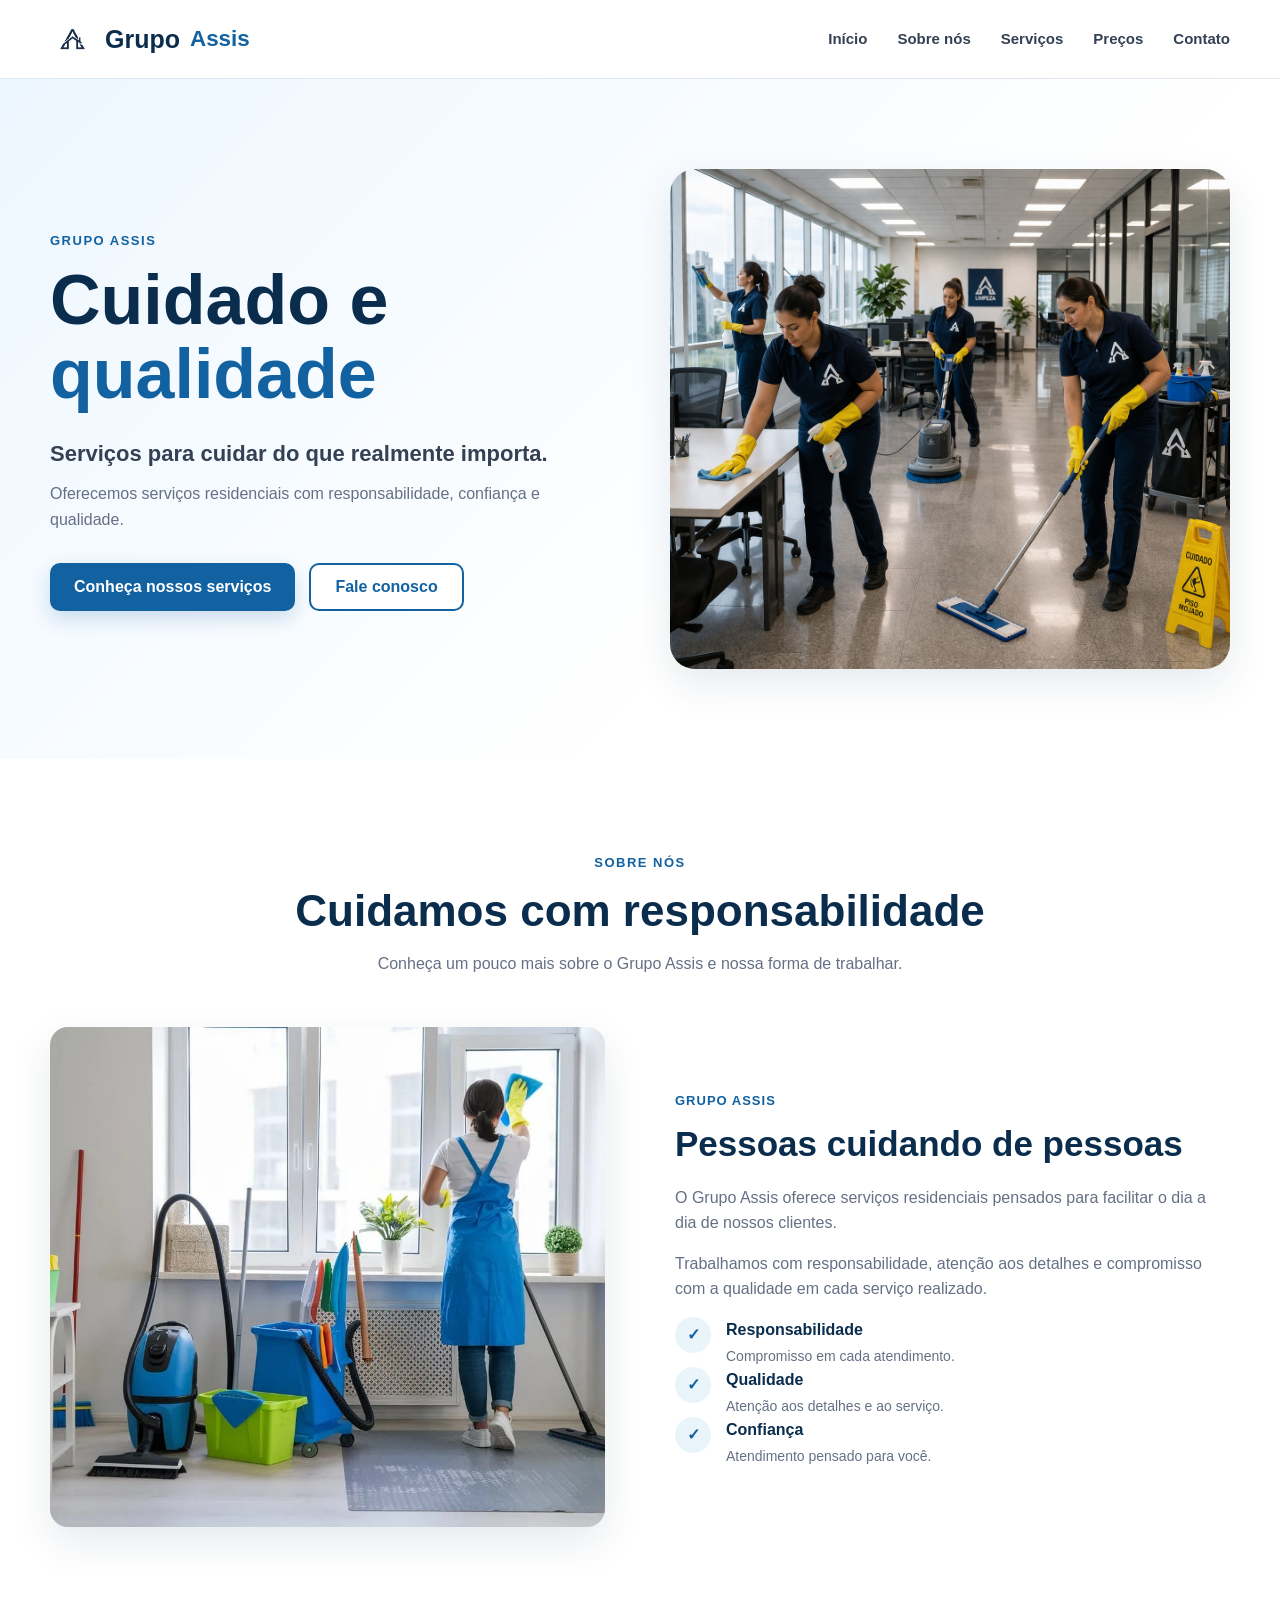
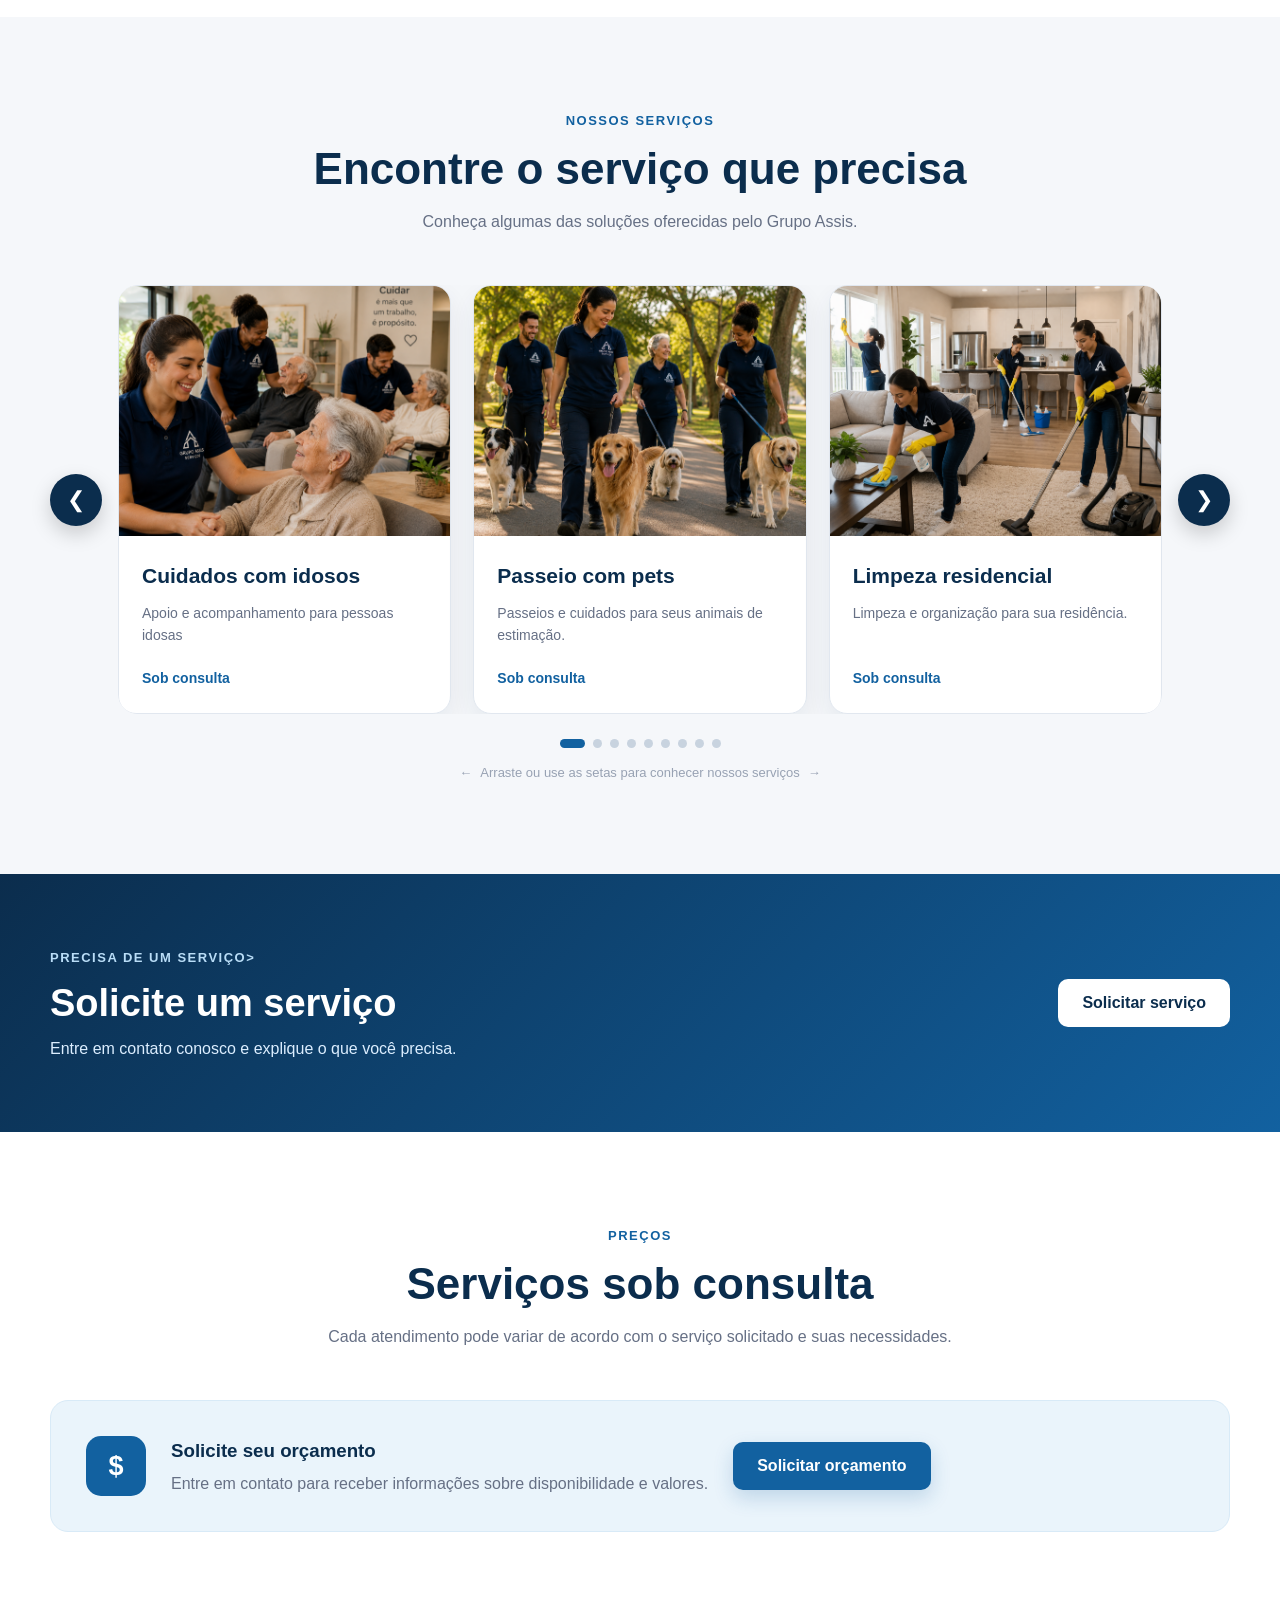
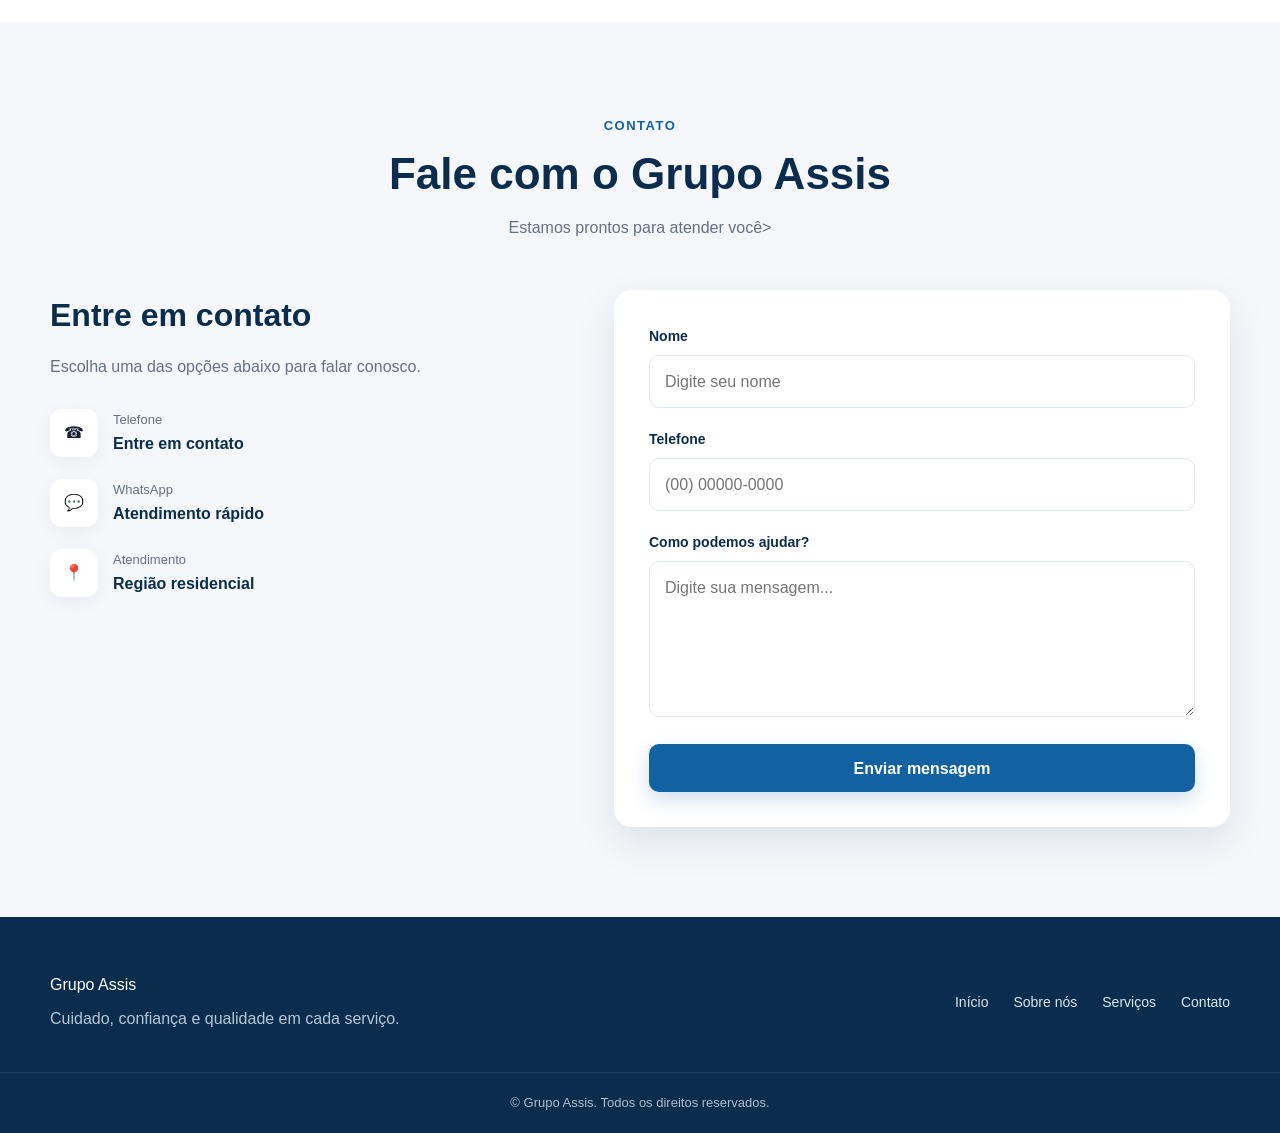
==== index.html @ 49929b78 "Update image source for service slide" ====
<!DOCTYPE html>
<html lang="pt-BR">

<head>
    <meta charset="UTF-8">
    <meta name="viewport"content="width=device-width, initial-scale=1.0">
    <meta name="description"content="Grupo Assis - Serviços residenciais com responsabilidade, confiança e qualidade.">
    <title>Grupo Assis | Serviços Residenciais</title>
    <link rel="stylesheet" href="style.css">
</head>

<body>
    <header class="header">
        <div class="container header-content">
            <a href="#inicio" class="logo">
                <img src="/logo.png" alt="Logo Grupo Assis">
                Grupo <span>Assis</span></a>
                <button class="menu-toggle"type="button"aria-label="Abrir menu"aria-expanded="false">☰</button>
                <nav class="nav">
                <a href="#inicio">Início</a>
                <a href="#sobre">Sobre nós</a>
                <a href="#servicos">Serviços</a>
                <a href="#precos">Preços</a>
                <a href="#contato">Contato</a>
            </nav>
        </div>
    </header> 

    <main>
        <section class="hero" id="inicio">
            <div class="container hero-content">
                <div class="hero-text">
                    <span class="section-tag">GRUPO ASSIS</span>
                    <h1>Cuidado e <span>qualidade</span></h1>
                    <p>Serviços para cuidar do que realmente importa.</p>
                    <p class="hero-description">Oferecemos serviços residenciais com responsabilidade, confiança e qualidade.</p>
                    <div class="hero-buttons">
                        <a href="#servicos"class="btn btn-primary">Conheça nossos serviços</a>
                        <a href="#contato"class="btn btn-outline">Fale conosco</a>
                    </div>
                </div>

                <div class="hero-image"><img src="/imagens/imagem1.png" alt="Profissional realizando serviço residencial"></div>
            </div>
        </section>

       <section class="section about" id="sobre">
           <div class="container">
               <div class="section-title"><span class="section-tag">SOBRE NÓS</span><h2>Cuidamos com responsabilidade</h2>
                   <p>Conheça um pouco mais sobre o Grupo Assis e nossa forma de trabalhar.</p>
               </div>

        <div class="about-grid">
            <div class="about-image">
                <img src="/imagens/imagem2.png" alt="Equipe trabalhando">
            </div>
            <div class="about-text">
                <span class="small-title">GRUPO ASSIS</span>
                <h3>Pessoas cuidando de pessoas</h3>
                <p>O Grupo Assis oferece serviços residenciais pensados para facilitar o dia a dia de nossos clientes.</p> <p>Trabalhamos com responsabilidade, atenção aos detalhes e compromisso com a qualidade em cada serviço realizado.</p>
                <div class="features">
                    
                    <div class="feature">
                        <div class="feature-icon"><span>✓</span></div>
                        <div><h4>Responsabilidade</h4>
                            <p>Compromisso em cada atendimento.</p>
                        </div>
                    </div>
                    
                    <div class="feature">
                        <div class="feature-icon"><span>✓</span></div>
                        <div><h4>Qualidade</h4>
                            <p>Atenção aos detalhes e ao serviço.</p>
                        </div>
                    </div>

                    <div class="feature">
                        <div class="feature-icon"><span>✓</span></div>
                        <div><h4>Confiança</h4>
                            <p>Atendimento pensado para você.</p>
                        </div>
                    </div>
                </div>
            </div>
        </div>
    </div>
</section>

        <section class="section services" id="servicos">
            <div class="container">
                <div class="section-title">
                    <span class="section-tag">NOSSOS SERVIÇOS </span>
                    <h2>Encontre o serviço que precisa</h2>
                    <p>Conheça algumas das soluções oferecidas pelo Grupo Assis.</p>
                    </div>

                <div class="carousel"tabindex="0"aria-label="Carrossel de serviços">
                    <button class="carousel-btn prev" type="button" aria-label="Serviço anterior">❮</button>

                    <div class="carousel-window">
                        <div class="carousel-track">
                            <article class="servico-slide">
                                <img src="/imagens/idoso.png" alt="Cuidados com idosos">
                                <div class="servico-info">
                                    <h3>Cuidados com idosos</h3>
                                    <p>Apoio e acompanhamento para pessoas idosas</p>
                                    <strong>Sob consulta</strong>
                                </div>
                            </article>

                            <article class="servico-slide">
                                <img src="/imagens/dog.png" alt="Passeio com pets">
                                <div class="servico-info">
                                    <h3>Passeio com pets</h3>
                                    <p>Passeios e cuidados para seus animais de estimação.</p>
                                    <strong>Sob consulta</strong>
                                </div>
                            </article>

                            <article class="servico-slide">
                                <img src="/imagens/residencial.png" alt="Limpeza residencial">
                                <div class="servico-info">
                                    <h3>Limpeza residencial</h3>
                                    <p>Limpeza e organização para sua residência.</p>
                                    <strong>Sob consulta</strong>
                                </div>
                            </article>

                            <article class="servico-slide">
                                <img src="/imagens/profissional.png" alt="Limpeza profissional">
                                <div class="servico-info">
                                    <h3>Limpeza profissional</h3>
                                    <p>Serviços de limpeza pesada para diverços ambientes.</p>
                                    <strong>Sob consulta</strong>
                                </div>
                            </article>

                            <article class="servico-slide">
                                <img src="/imagens/infantil.png" alt="Cuidados infantis">
                                <div class="servico-info">
                                    <h3>Cuidados infantis</h3>
                                    <p>Acompanhamento, cuidados de bebês e crianças de 0 a 10 anos.</p>
                                    <strong>Sob consulta</strong>
                                </div>
                            </article>

                            <article class="servico-slide">
                                <img src="/imagens/montagem.png" alt="Organização residencial">
                                <div class="servico-info">
                                    <h3> Pequenos reparos</h3>
                                    <p>Montagem de moveis pequenos e pequenos reparos domiciliares.</p>
                                    <strong>Sob consulta </strong>
                                </div>
                            </article>
                            
                            <article class="servico-slide">
                                <img src="/imagens/jardinagem.png" alt="Jardinagem"><div class="servico-info">
                                    <h3>Jardinagem</h3>
                                    <p>Cuidados e manutenção de jardins.</p>
                                    <strong>Sob consulta</strong>
                                </div>
                            </article>

                            <article class="servico-slide">
                                <img src="/imagens/organizer.png" alt="Organização de ambientes">
                                <div class="servico-info">
                                    <h3>Organização de ambientes</h3>
                                    <p>Organização prática e funcional para sua casa.</p>
                                    <strong>Sob consulta</strong>
                                </div>
                            </article>

                            <article class="servico-slide">
                                <img src="/imagens/cozinha.png" alt="Limpeza de cozinha">
                                <div class="servico-info">
                                    <h3>Limpeza de cozinha</h3>
                                    <p>Limpeza cuidadosa de cozinhas e áreas de alimentação.</p>
                                    <strong>Sob consulta</strong>
                                </div>
                            </article>

                            <article class="servico-slide">
                                <img
                                    src="/imagens/passadoria.png" alt="Passadoria">
                                <div class="servico-info">
                                    <h3>Passadoria</h3>
                                    <p>Roupas bem cuidadas, passadas e organizadas com atenção.</p>
                                    <strong>Sob consulta</strong>
                                </div>
                            </article>

                            <article class="servico-slide">
                                <img
                                    src="/imagens/obra.png" alt="Limpeza pós-obra">
                                <div class="servico-info">
                                    <h3>Limpeza pós-obra</h3>
                                    <p>Limpeza completa após reformas e obras residenciais.</p>
                                    <strong> Sob consulta</strong>
                                </div>
                            </article>

                        </div>
                    </div>
                    <button class="carousel-btn next" type="button" aria-label="Próximo serviço">❯</button>
                </div>

                <div class="carousel-dots" aria-label="Navegação dos serviços"></div>
                <div class="carousel-hint">
                    <span>←</span>Arraste ou use as setas para conhecer nossos serviços<span>→</span>
                </div>

            </div>
        </section>

        <section class="request-section">
            <div class="container request-content">
                <div><span class="section-tag">PRECISA DE UM SERVIÇO></span>
                    <h2>Solicite um serviço</h2>
                    <p>Entre em contato conosco e explique o que você precisa.</p></div>
                    <a href="#contato" class="btn btn-white">Solicitar serviço</a>
                </div>
        </section>

        <section class="section prices" id="precos">
            <div class="container">
                <div class="section-title">
                    <span class="section-tag">PREÇOS</span>
                    <h2>Serviços sob consulta</h2>
                    <p>Cada atendimento pode variar de acordo com o serviço solicitado e suas necessidades.</p>
                </div>

                <div class="price-box">
                    <div class="price-icon">$</div>
                    <div><h3>Solicite seu orçamento</h3>
                        <p>Entre em contato para receber informações sobre disponibilidade e valores.</p></div>
                    <a href="#contato" class="btn btn-primary">Solicitar orçamento</a>
                </div>
            </div>
        </section>

        <section class="section contact" id="contato">
            <div class="container">
                <div class="section-title">
                    <span class="section-tag">CONTATO</span>
                    <h2>Fale com o Grupo Assis</h2>
                    <p>Estamos prontos para atender você></p>
                </div>

                <div class="contact-grid">
                    <div class="contact-info">
                        <h3>Entre em contato</h3>
                        <p>Escolha uma das opções abaixo para falar conosco.</p>
                        <div class="contact-item">
                            <div class="contact-icon">☎</div>
                            <div><span>Telefone</span>
                                 <strong> Entre em contato</strong>
                            </div>
                        </div>

                        <div class="contact-item">
                            <div class="contact-icon">💬</div>
                            <div><span>WhatsApp</span>
                                <strong>Atendimento rápido</strong>
                            </div>
                        </div>

                        <div class="contact-item">
                            <div class="contact-icon">📍</div>
                            <div><span>Atendimento</span>
                                <strong>Região residencial</strong>
                            </div>
                        </div>
                    </div>

                    <form class="contact-form" id="contactForm">
                        <div class="form-group">
                            <label for="nome">Nome</label>
                            <input type="text"id="nome" name="nome" placeholder="Digite seu nome" required>
                        </div>

                        <div class="form-group">
                            <label for="telefone">Telefone</label>
                            <input type="tel" id="telefone" name="telefone" placeholder="(00) 00000-0000" required>
                        </div>

                        <div class="form-group">
                            <label for="mensagem">Como podemos ajudar?</label>
                            <textarea id="mensagem" name="mensagem" rows="5" placeholder="Digite sua mensagem..."required></textarea>
                        </div>

                        <button type="submit" class="btn btn-primary form-button">Enviar mensagem</button>
                    </form>
                </div>
            </div>
        </section>
    </main>

    <footer class="footer">
        <div class="container footer-content">
            <div><a href="#inicio" class="logo footer-logo"></a>Grupo <span>Assis</span></a>
                <p>Cuidado, confiança e qualidade em cada serviço.</p>
            </div>

            <div class="footer-links">
                <a href="#inicio">Início</a>
                <a href="#sobre">Sobre nós</a>
                <a href="#servicos">Serviços</a>
                <a href="#contato">Contato</a>
            </div>
        </div>

        <div class="footer-bottom">
            <p> © <span id="currentYear"></span>Grupo Assis. Todos os direitos reservados.</p>
        </div>
    </footer>
    <script src="script.js"></script>
</body>
</html>
---- style.css ----
/* =========================================
   RESET
========================================= */
.logo {
    display: flex;
    align-items: center;
    gap: 10px;
    text-decoration: none;
}

.logo img {
    width: 45px;
    height: 45px;
    object-fit: contain;
}

.logo span {
   font-size: 1.4rem;
   font-weight: 700;
}

* {
    margin: 0;
    padding: 0;
    box-sizing: border-box;
}

html {
    scroll-behavior: smooth;
}

body {
    font-family: Arial, Helvetica, sans-serif;
    background: #ffffff;
    color: #172033;
    line-height: 1.6;
    overflow-x: hidden;
}

img {
    display: block;
    width: 100%;
}

a {
    color: inherit;
    text-decoration: none;
}

button,
input,
textarea {
    font: inherit;
}

button {
    cursor: pointer;
}


/* =========================================
   VARIÁVEIS
========================================= */

:root {
    --blue-dark: #0b2d4d;
    --blue: #1261a0;
    --blue-light: #eaf4fb;
    --blue-medium: #2f80b7;

    --white: #ffffff;
    --black: #172033;
    --gray: #667085;
    --gray-light: #f5f7fa;
    --border: #e1e7ef;

    --shadow:
        0 15px 40px rgba(11, 45, 77, 0.10);

    --radius: 18px;
}


/* =========================================
   CONTAINER
========================================= */

.container {
    width: min(1180px, calc(100% - 40px));
    margin: 0 auto;
}


/* =========================================
   HEADER
========================================= */

.header {
    position: sticky;
    top: 0;
    z-index: 1000;

    background: rgba(255, 255, 255, 0.97);

    border-bottom: 1px solid var(--border);
}

.header-content {
    min-height: 78px;

    display: flex;
    align-items: center;
    justify-content: space-between;
    gap: 30px;
}

.logo {
    font-size: 25px;
    font-weight: 800;
    color: var(--blue-dark);
}

.logo span {
    color: var(--blue);
}

.nav {
    display: flex;
    align-items: center;
    gap: 30px;
}

.nav a {
    font-size: 15px;
    font-weight: 600;
    color: #344054;

    transition: 0.3s ease;
}

.nav a:hover {
    color: var(--blue);
}

.menu-toggle {
    display: none;

    border: none;
    background: transparent;

    font-size: 28px;
    color: var(--blue-dark);
}


/* =========================================
   HERO
========================================= */

.hero {
    background:
        linear-gradient(
            135deg,
            #edf7ff 0%,
            #ffffff 65%
        );

    padding: 90px 0;
}

.hero-content {
    display: grid;
    grid-template-columns: 1fr 1fr;
    align-items: center;
    gap: 60px;
}

.hero-text {
    max-width: 600px;
}

.section-tag {
    display: inline-block;

    color: var(--blue);
    font-size: 13px;
    font-weight: 800;
    letter-spacing: 1.5px;

    margin-bottom: 12px;
}

.hero h1 {
    font-size: clamp(42px, 6vw, 70px);
    line-height: 1.05;

    color: var(--blue-dark);

    margin-bottom: 25px;
}

.hero h1 span {
    color: var(--blue);
}

.hero p {
    font-size: 22px;
    font-weight: 600;

    color: #344054;

    margin-bottom: 10px;
}

.hero .hero-description {
    font-size: 16px;
    font-weight: 400;

    color: var(--gray);

    max-width: 530px;

    margin-bottom: 30px;
}

.hero-buttons {
    display: flex;
    flex-wrap: wrap;
    gap: 14px;
}

.btn {
    display: inline-flex;

    align-items: center;
    justify-content: center;

    min-height: 48px;

    padding: 0 24px;

    border-radius: 10px;

    font-weight: 700;

    transition:
        transform 0.25s ease,
        box-shadow 0.25s ease,
        background 0.25s ease;
}

.btn:hover {
    transform: translateY(-2px);
}

.btn-primary {
    background: var(--blue);
    color: white;

    box-shadow:
        0 8px 20px rgba(18, 97, 160, 0.20);
}

.btn-primary:hover {
    background: var(--blue-dark);
}

.btn-outline {
    border: 2px solid var(--blue);
    color: var(--blue);
    background: white;
}

.btn-outline:hover {
    background: var(--blue-light);
}

.btn-white {
    background: white;
    color: var(--blue-dark);
}

.hero-image {
    border-radius: 25px;
    overflow: hidden;
    box-shadow: var(--shadow);
}

.hero-image img {
    height: 500px;
    object-fit: cover;
}


/* =========================================
   SEÇÕES
========================================= */

.section {
    padding: 90px 0;
}

.section-title {
    max-width: 720px;
    margin: 0 auto 50px;

    text-align: center;
}

.section-title h2 {
    color: var(--blue-dark);

    font-size: clamp(30px, 4vw, 44px);

    line-height: 1.15;

    margin-bottom: 15px;
}

.section-title p {
    color: var(--gray);
}


/* =========================================
   SOBRE
========================================= */

.about {
    background: white;
}

.about-grid {
    display: grid;
    grid-template-columns: 1fr 1fr;

    align-items: center;

    gap: 70px;
}

.about-image {
    overflow: hidden;
    border-radius: var(--radius);
    box-shadow: var(--shadow);
}

.about-image img {
    height: 500px;
    object-fit: cover;
}

.small-title {
    color: var(--blue);

    font-size: 13px;
    font-weight: 800;

    letter-spacing: 1px;
}

.about-text h3 {
    font-size: 35px;
    line-height: 1.2;

    color: var(--blue-dark);

    margin: 10px 0 20px;
}

.about-text > p {
    color: var(--gray);

    margin-bottom: 15px;
}

.about-features {
    display: grid;
    gap: 18px;

    margin-top: 30px;
}

.feature {
    display: flex;
    gap: 15px;

    align-items: flex-start;
}

.feature-icon {
    width: 36px;
    height: 36px;

    flex-shrink: 0;

    display: flex;
    align-items: center;
    justify-content: center;

    border-radius: 50%;

    background: var(--blue-light);
    color: var(--blue);

    font-weight: 900;
}

.feature h4 {
    color: var(--blue-dark);

    margin-bottom: 2px;
}

.feature p {
    color: var(--gray);
    font-size: 14px;
}


/* =========================================
   SERVIÇOS
========================================= */

.services {
    background: var(--gray-light);
}


/* CARROSSEL */

.carousel {
    position: relative;

    width: 100%;

    display: flex;
    align-items: center;
}


/* JANELA DO CARROSSEL */

.carousel-window {
    width: 100%;

    overflow: hidden;

    margin: 0 68px;

    border-radius: 20px;
}


/* TRACK */

.carousel-track {
    display: flex;

    gap: 22px;

    transition:
        transform 0.45s cubic-bezier(
            0.25,
            0.8,
            0.25,
            1
        );

    will-change: transform;
}


/* CARD */

.servico-slide {
    flex: 0 0 calc(
        (100% - 44px) / 3
    );

    min-width: 0;

    background: white;

    border-radius: var(--radius);

    overflow: hidden;

    box-shadow:
        0 10px 30px rgba(
            11,
            45,
            77,
            0.08
        );

    border: 1px solid var(--border);

    transition:
        transform 0.3s ease,
        box-shadow 0.3s ease;
}

.servico-slide:hover {
    transform: translateY(-5px);

    box-shadow:
        0 18px 40px rgba(
            11,
            45,
            77,
            0.13
        );
}


/* IMAGEM DO CARD */

.servico-slide img {
    width: 100%;
    height: 250px;

    object-fit: cover;
}


/* INFORMAÇÕES */

.servico-info {
    padding: 23px;
}

.servico-info h3 {
    color: var(--blue-dark);

    font-size: 21px;

    margin-bottom: 9px;
}

.servico-info p {
    color: var(--gray);

    font-size: 14px;

    min-height: 48px;

    margin-bottom: 15px;
}

.servico-info strong {
    color: var(--blue);

    font-size: 14px;
}


/* =========================================
   SETAS
========================================= */

.carousel-btn {
    position: absolute;

    top: 50%;

    transform: translateY(-50%);

    z-index: 20;

    width: 52px;
    height: 52px;

    display: flex;

    align-items: center;
    justify-content: center;

    border: none;

    border-radius: 50%;

    background: var(--blue-dark);

    color: white;

    font-size: 22px;

    box-shadow:
        0 8px 20px rgba(
            0,
            0,
            0,
            0.18
        );

    transition:
        background 0.25s ease,
        transform 0.25s ease,
        opacity 0.25s ease;
}

.carousel-btn:hover:not(:disabled) {
    background: var(--blue);

    transform:
        translateY(-50%)
        scale(1.05);
}

.carousel-btn:disabled {
    opacity: 0.35;

    cursor: not-allowed;
}

.carousel-btn.prev {
    left: 0;
}

.carousel-btn.next {
    right: 0;
}


/* =========================================
   BOLINHAS
========================================= */

.carousel-dots {
    display: flex;

    justify-content: center;
    align-items: center;

    gap: 8px;

    margin-top: 25px;
}

.carousel-dot {
    width: 9px;
    height: 9px;

    padding: 0;

    border: none;

    border-radius: 50%;

    background: #c8d3df;

    transition:
        width 0.25s ease,
        background 0.25s ease;
}

.carousel-dot.active {
    width: 25px;

    border-radius: 10px;

    background: var(--blue);
}

.carousel-hint {
    display: flex;

    align-items: center;
    justify-content: center;

    gap: 8px;

    margin-top: 15px;

    color: #98a2b3;

    font-size: 13px;
}


/* =========================================
   SOLICITAÇÃO
========================================= */

.request-section {
    padding: 70px 0;

    background:
        linear-gradient(
            135deg,
            var(--blue-dark),
            var(--blue)
        );

    color: white;
}

.request-content {
    display: flex;

    align-items: center;
    justify-content: space-between;

    gap: 30px;
}

.request-content .section-tag {
    color: #b9ddf7;
}

.request-content h2 {
    font-size: 38px;

    line-height: 1.2;

    margin-bottom: 10px;
}

.request-content p {
    color: #dceeff;
}


/* =========================================
   PREÇOS
========================================= */

.prices {
    background: white;
}

.price-box {
    display: flex;

    align-items: center;

    gap: 25px;

    padding: 35px;

    background: var(--blue-light);

    border: 1px solid #d8eaf7;

    border-radius: var(--radius);
}

.price-icon {
    width: 60px;
    height: 60px;

    flex-shrink: 0;

    display: flex;
    align-items: center;
    justify-content: center;

    border-radius: 15px;

    background: var(--blue);

    color: white;

    font-size: 27px;
    font-weight: 800;
}

.price-box h3 {
    color: var(--blue-dark);

    margin-bottom: 5px;
}

.price-box p {
    color: var(--gray);
}


/* =========================================
   CONTATO
========================================= */

.contact {
    background: var(--gray-light);
}

.contact-grid {
    display: grid;

    grid-template-columns: 0.9fr 1.1fr;

    gap: 60px;
}

.contact-info h3 {
    font-size: 32px;

    color: var(--blue-dark);

    margin-bottom: 12px;
}

.contact-info > p {
    color: var(--gray);

    margin-bottom: 30px;
}

.contact-item {
    display: flex;

    align-items: center;

    gap: 15px;

    margin-bottom: 22px;
}

.contact-icon {
    width: 48px;
    height: 48px;

    flex-shrink: 0;

    display: flex;
    align-items: center;
    justify-content: center;

    border-radius: 12px;

    background: white;

    box-shadow: 0 5px 20px rgba(0, 0, 0, 0.05);
}

.contact-item span {
    display: block;

    color: var(--gray);

    font-size: 13px;
}

.contact-item strong {
    color: var(--blue-dark);
}


/* FORM */

.contact-form {
    padding: 35px;

    background: white;

    border-radius: var(--radius);

    box-shadow: var(--shadow);
}

.form-group {
    margin-bottom: 20px;
}

.form-group label {
    display: block;

    color: var(--blue-dark);

    font-weight: 700;

    font-size: 14px;

    margin-bottom: 7px;
}

.form-group input,
.form-group textarea {
    width: 100%;

    border: 1px solid var(--border);

    border-radius: 10px;

    padding: 13px 15px;

    outline: none;

    color: var(--black);

    background: #fff;

    transition: border 0.25s ease;
}

.form-group textarea {
    resize: vertical;

    min-height: 130px;
}

.form-group input:focus,
.form-group textarea:focus {
    border-color: var(--blue);
}

.form-button {
    width: 100%;

    border: none;
}


/* =========================================
   FOOTER
========================================= */

.footer {
    background: var(--blue-dark);

    color: white;

    padding-top: 55px;
}

.footer-content {
    display: flex;

    align-items: center;
    justify-content: space-between;

    gap: 30px;

    padding-bottom: 40px;
}

.footer-logo {
    color: white;
}

.footer-logo span {
    color: #78bce9;
}

.footer-content p {
    color: #b7c7d8;

    margin-top: 8px;
}

.footer-links {
    display: flex;

    gap: 25px;

    flex-wrap: wrap;
}

.footer-links a {
    color: #d9e5ef;

    font-size: 14px;

    transition: 0.25s ease;
}

.footer-links a:hover {
    color: white;
}

.footer-bottom {
    padding: 20px;

    text-align: center;

    border-top: 1px solid rgba(
        255,
        255,
        255,
        0.1
    );
}

.footer-bottom p {
    color: #aebdca;

    font-size: 13px;
}


/* =========================================
   TABLET
========================================= */

@media (max-width: 1000px) {

    .hero-content {
        grid-template-columns: 1fr;

        gap: 40px;
    }
.logo img {
    width: 38px;
    height: 38px;
}

.logo span {
    font-size: 25px;
}
    .hero-text {
        max-width: 750px;
    }

    .hero-image img {
        height: 400px;
    }

    .about-grid {
        gap: 40px;
    }

    .servico-slide {
        flex-basis: calc(
            (100% - 22px) / 2
        );
    }

    .contact-grid {
        gap: 35px;
    }

}


/* =========================================
   MOBILE
========================================= */

@media (max-width: 700px) {

    .container {
        width: min(
            100% - 28px,
            1180px
        );
    }


    /* HEADER */

    .header-content {
        min-height: 70px;
    }

    .menu-toggle {
        display: block;
    }

    .nav {
        position: absolute;

        top: 70px;
        left: 0;
        right: 0;

        display: none;

        flex-direction: column;

        align-items: stretch;

        gap: 0;

        padding: 10px 20px 20px;

        background: white;

        border-bottom: 1px solid var(--border);

        box-shadow:
            0 10px 25px rgba(
                0,
                0,
                0,
                0.08
            );
    }

    .nav.active {
        display: flex;
    }

    .nav a {
        padding: 14px 0;

        border-bottom: 1px solid #eef1f5;
    }


    /* HERO */

    .hero {
        padding: 60px 0;
    }

    .hero h1 {
        font-size: 44px;
    }

    .hero p {
        font-size: 19px;
    }

    .hero-buttons {
        flex-direction: column;
    }

    .hero-buttons .btn {
        width: 100%;
    }

    .hero-image img {
        height: 300px;
    }


    /* SEÇÕES */

    .section {
        padding: 65px 0;
    }

    .section-title {
        margin-bottom: 35px;
    }


    /* SOBRE */

    .about-grid {
        grid-template-columns: 1fr;

        gap: 35px;
    }

    .about-image img {
        height: 320px;
    }

    .about-text h3 {
        font-size: 29px;
    }


    /* CARROSSEL */

    .carousel {
        width: 100%;

        padding: 0 5px;
    }

    .carousel-window {
        margin: 0 20px;

        border-radius: 18px;
    }

    .carousel-track {
        gap: 0;
    }

    .servico-slide {
        flex: 0 0 100%;

        border-radius: 18px;
    }

    .servico-slide img {
        height: 260px;
    }

    .servico-info {
        padding: 20px;
    }

    .servico-info h3 {
        font-size: 20px;
    }

    .servico-info p {
        min-height: auto;
    }


    /* SETAS */

    .carousel-btn {
        width: 44px;
        height: 44px;

        font-size: 18px;
    }

    .carousel-btn.prev {
        left: 0;
    }

    .carousel-btn.next {
        right: 0;
    }


    /* BOLINHAS */

    .carousel-dots {
        margin-top: 20px;
    }

    .carousel-hint {
        text-align: center;

        font-size: 11px;
    }


    /* SOLICITAÇÃO */

    .request-section {
        padding: 55px 0;
    }

    .request-content {
        flex-direction: column;

        align-items: flex-start;
    }

    .request-content h2 {
        font-size: 31px;
    }

    .request-content .btn {
        width: 100%;
    }


    /* PREÇOS */

    .price-box {
        flex-direction: column;

        align-items: flex-start;

        padding: 25px;
    }

    .price-box .btn {
        width: 100%;
    }


    /* CONTATO */

    .contact-grid {
        grid-template-columns: 1fr;

        gap: 35px;
    }

    .contact-form {
        padding: 25px 20px;
    }


    /* FOOTER */

    .footer-content {
        flex-direction: column;

        align-items: flex-start;
    }

    .footer-links {
        gap: 15px;
    }

}


/* =========================================
   CELULAR PEQUENO
========================================= */

@media (max-width: 400px) {

    .hero h1 {
        font-size: 38px;
    }

    .carousel-window {
        margin: 0 17px;
    }

    .carousel-btn {
        width: 40px;
        height: 40px;

        font-size: 16px;
    }

    .servico-slide img {
        height: 230px;
    }

   }
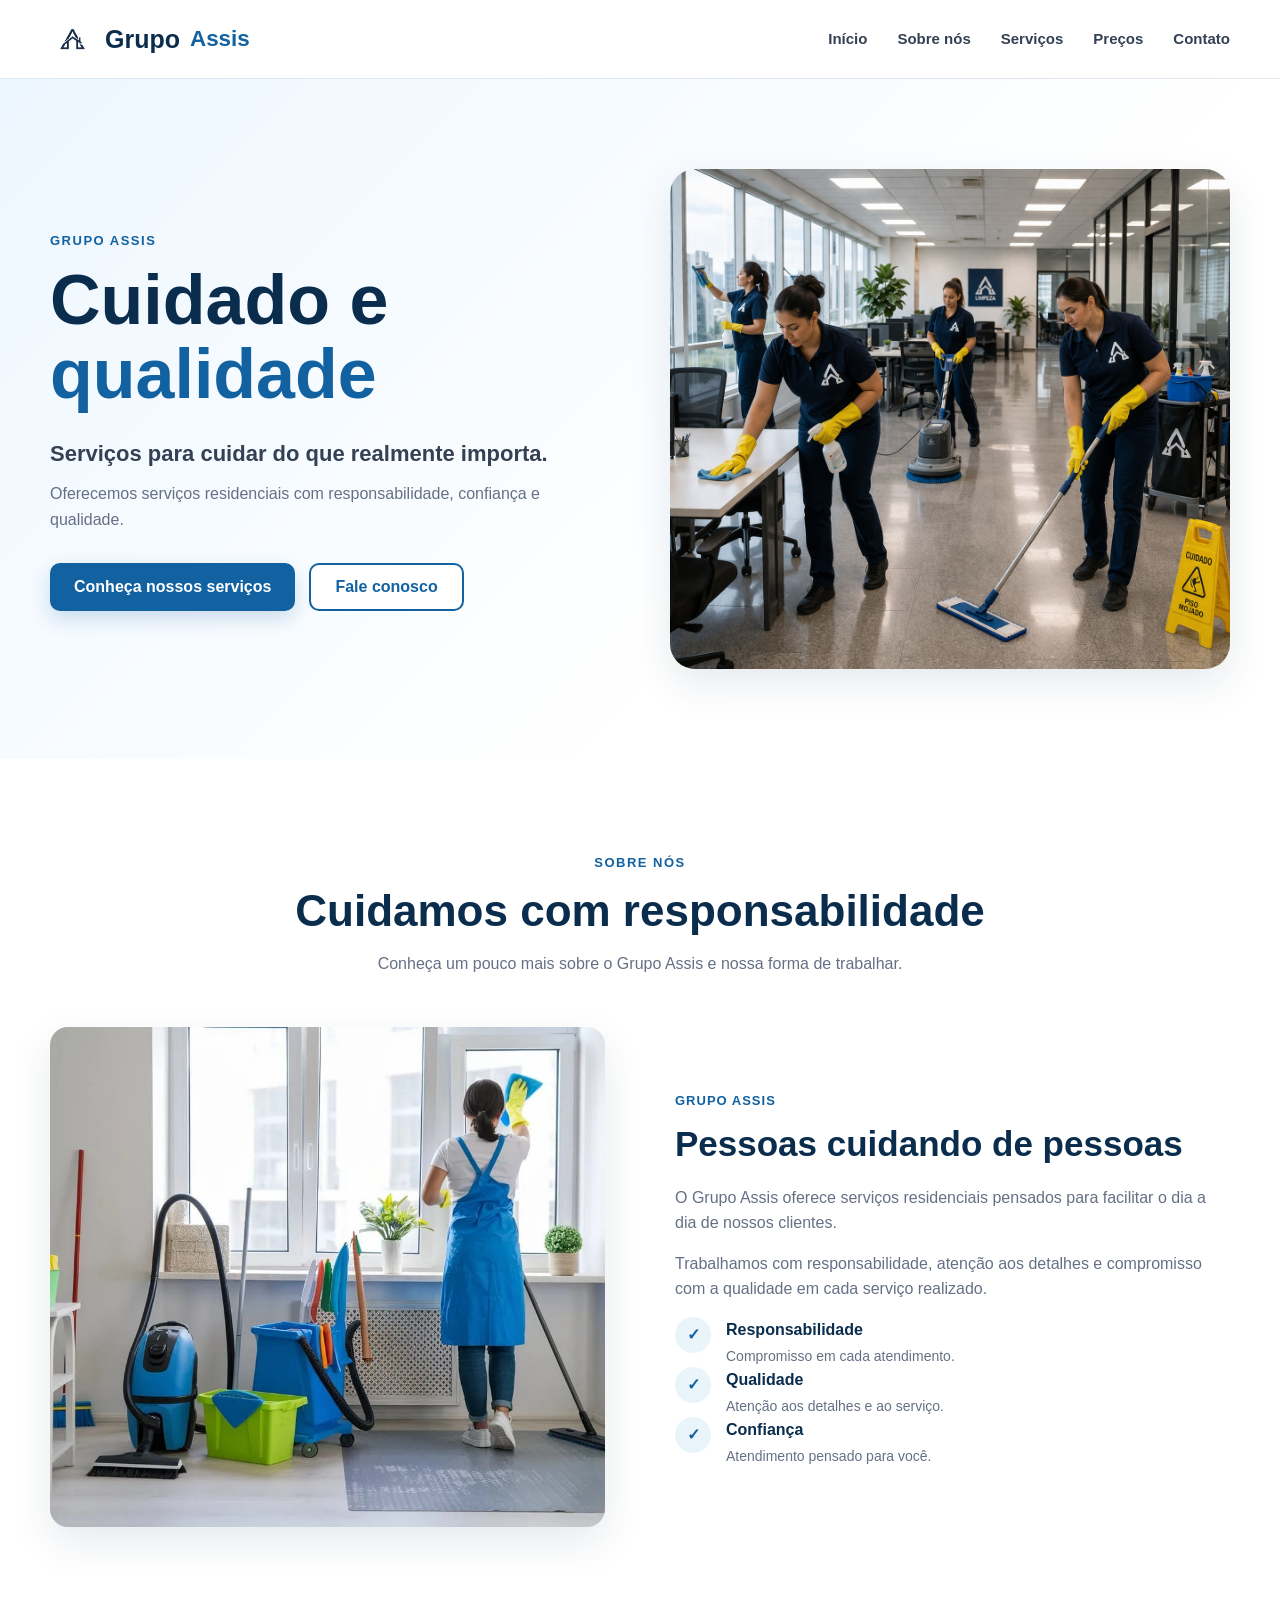
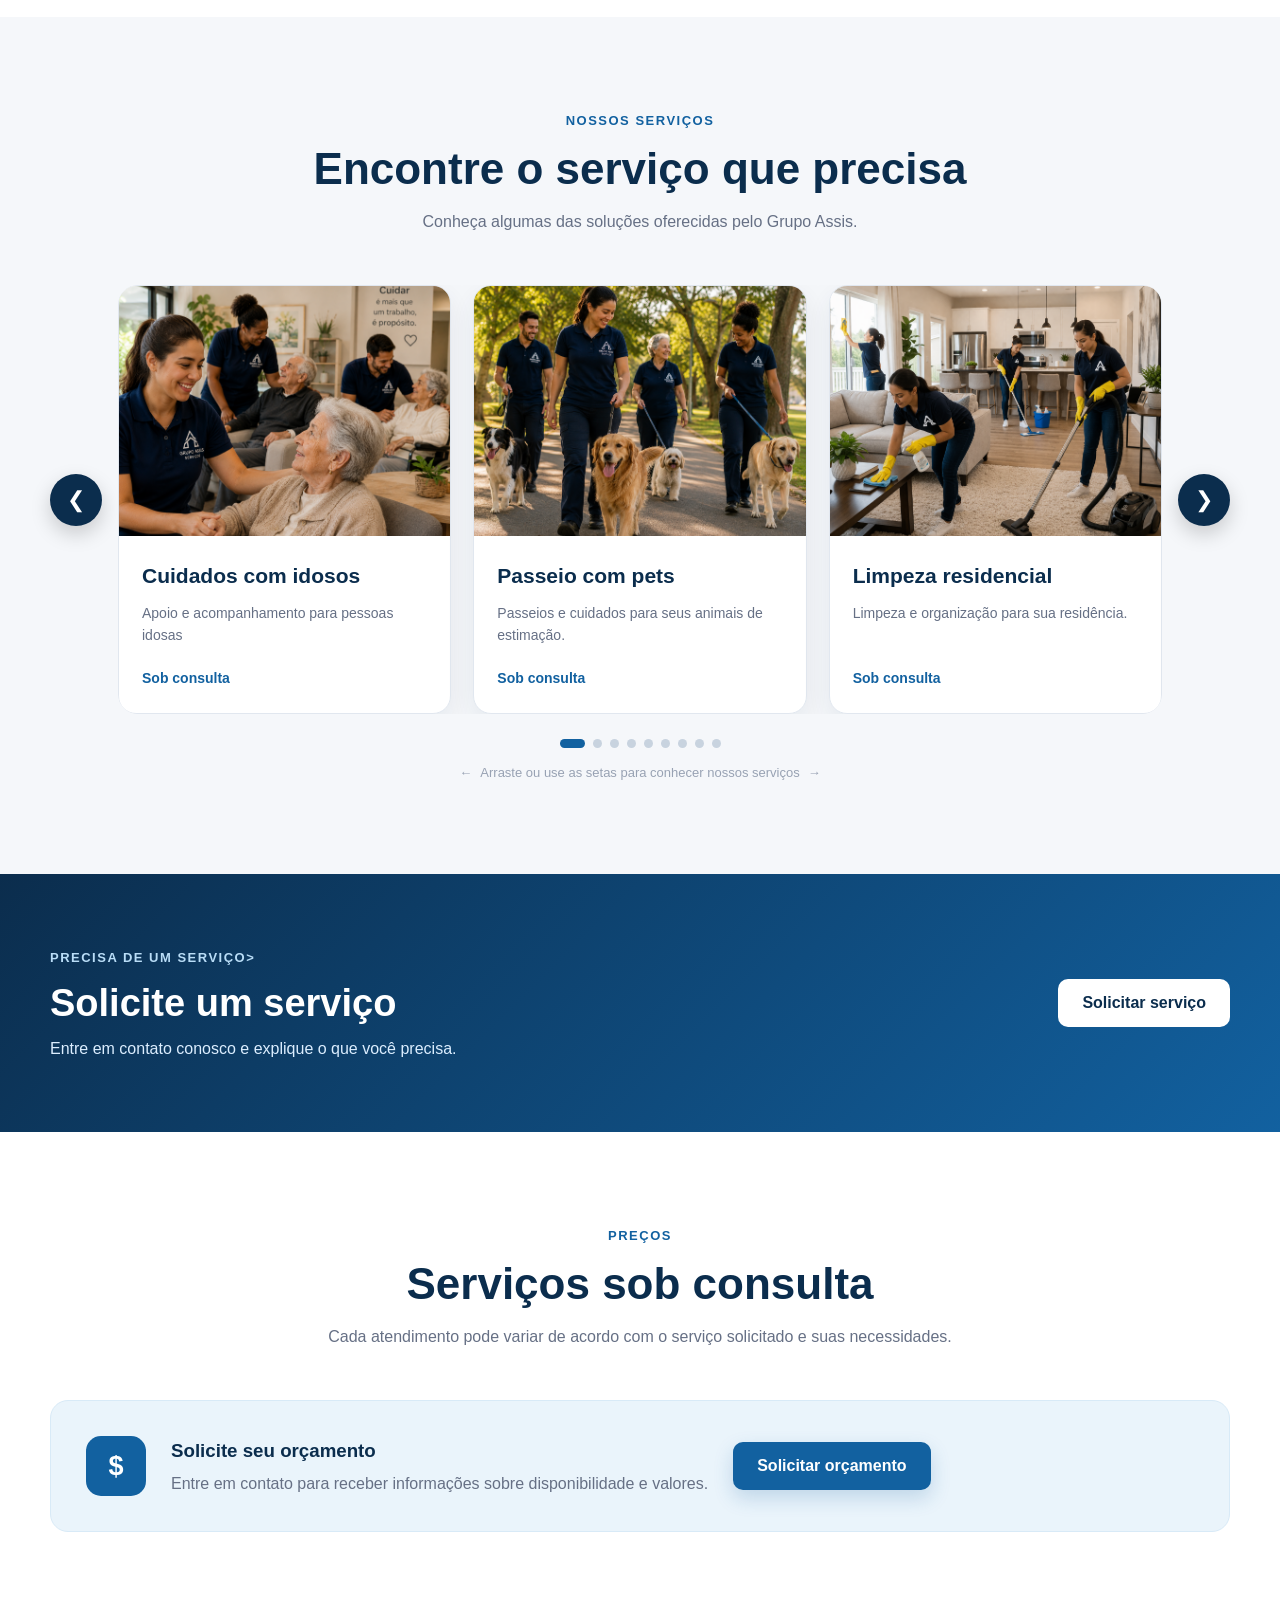
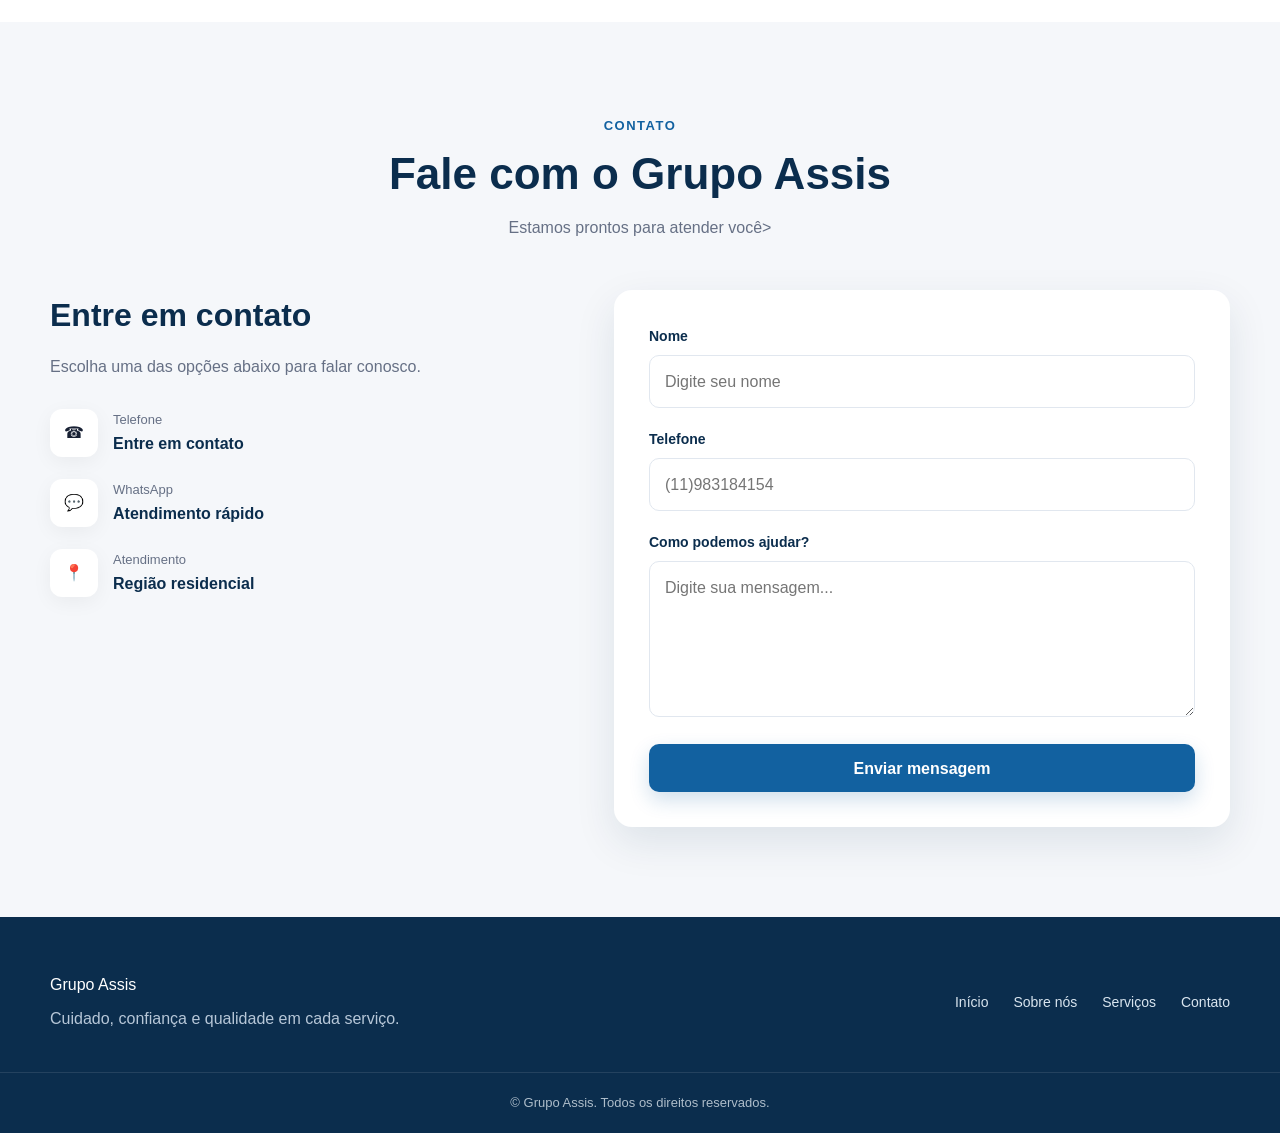
==== commit f46e85c3: "Update index.html" ====
--- a/index.html
+++ b/index.html
@@ -6,6 +6,7 @@
     <meta name="viewport"content="width=device-width, initial-scale=1.0">
     <meta name="description"content="Grupo Assis - Serviços residenciais com responsabilidade, confiança e qualidade.">
     <title>Grupo Assis | Serviços Residenciais</title>
+    <link rel="icon" type="image/png" href="/logo.png">
     <link rel="stylesheet" href="style.css">
 </head>
 
@@ -280,7 +281,7 @@
 
                         <div class="form-group">
                             <label for="telefone">Telefone</label>
-                            <input type="tel" id="telefone" name="telefone" placeholder="(00) 00000-0000" required>
+                            <input type="tel" id="telefone" name="telefone" placeholder="(11)983184154" required>
                         </div>
 
                         <div class="form-group">
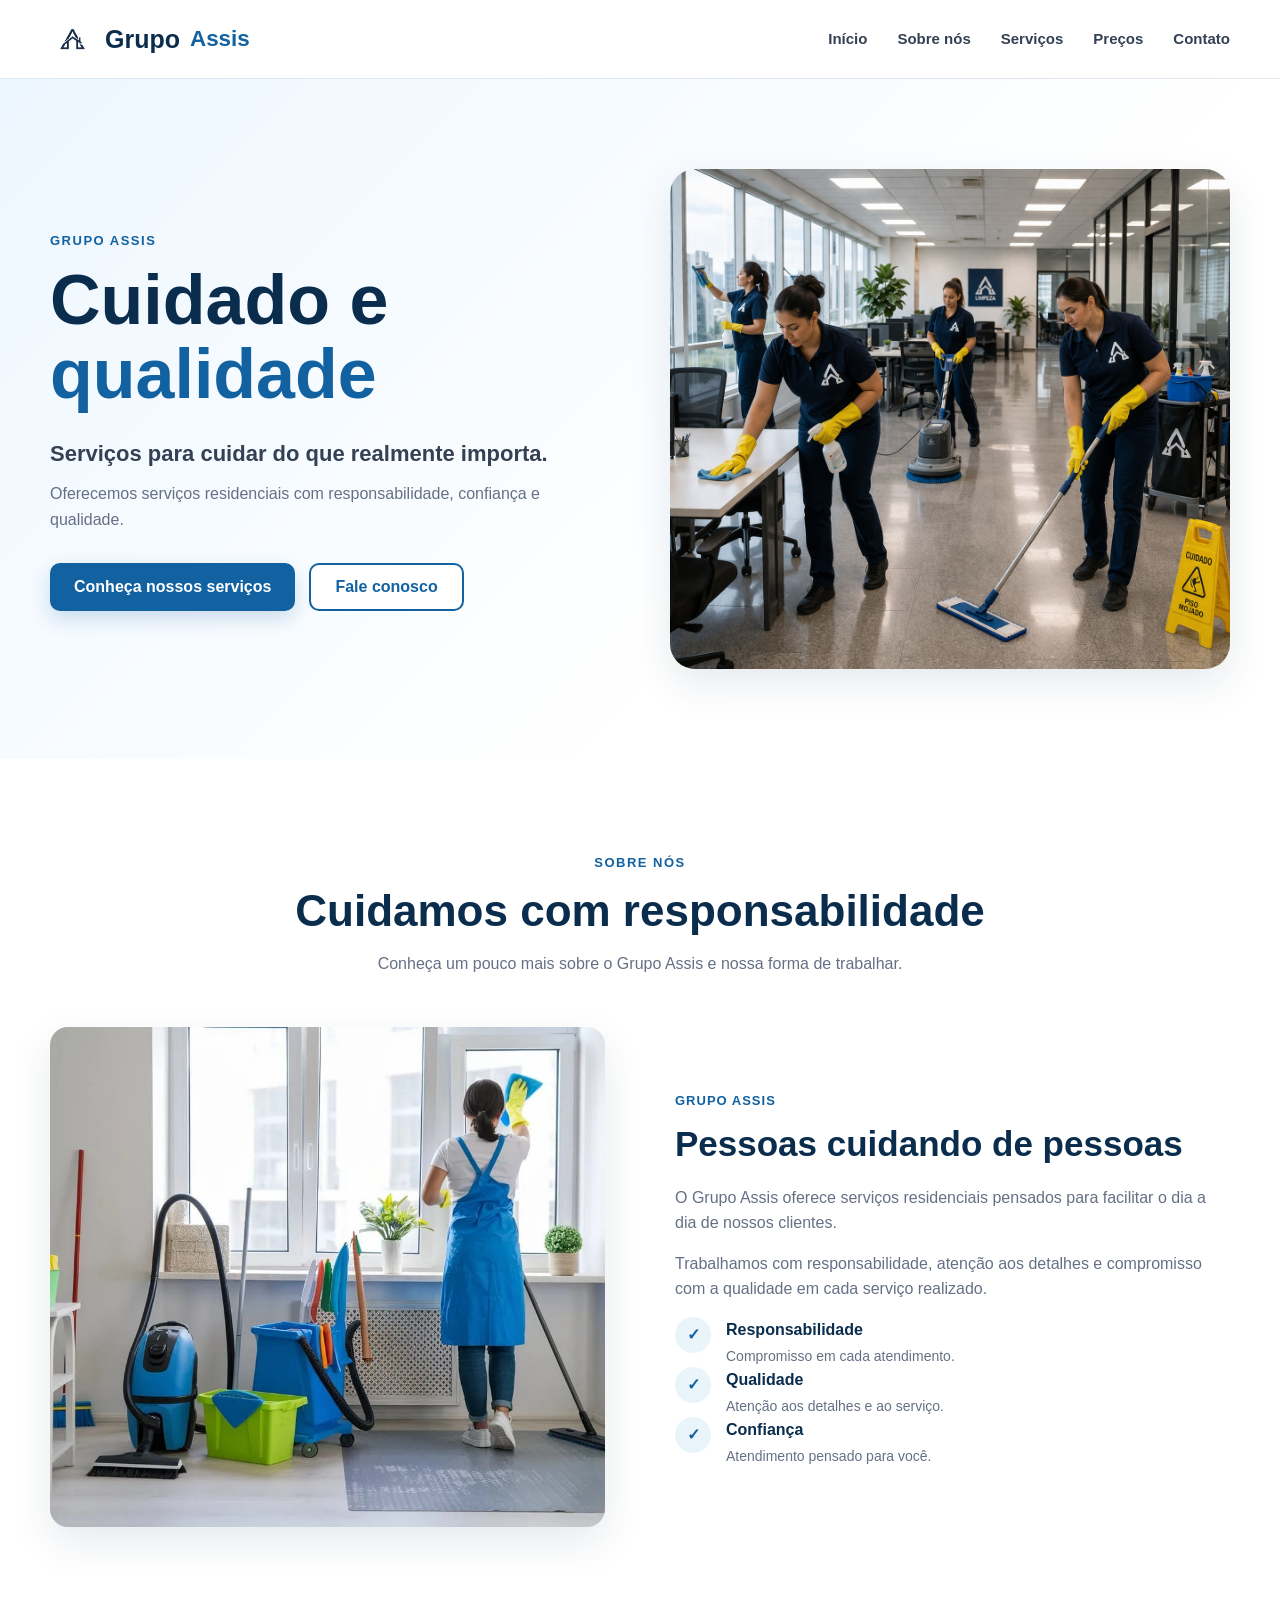
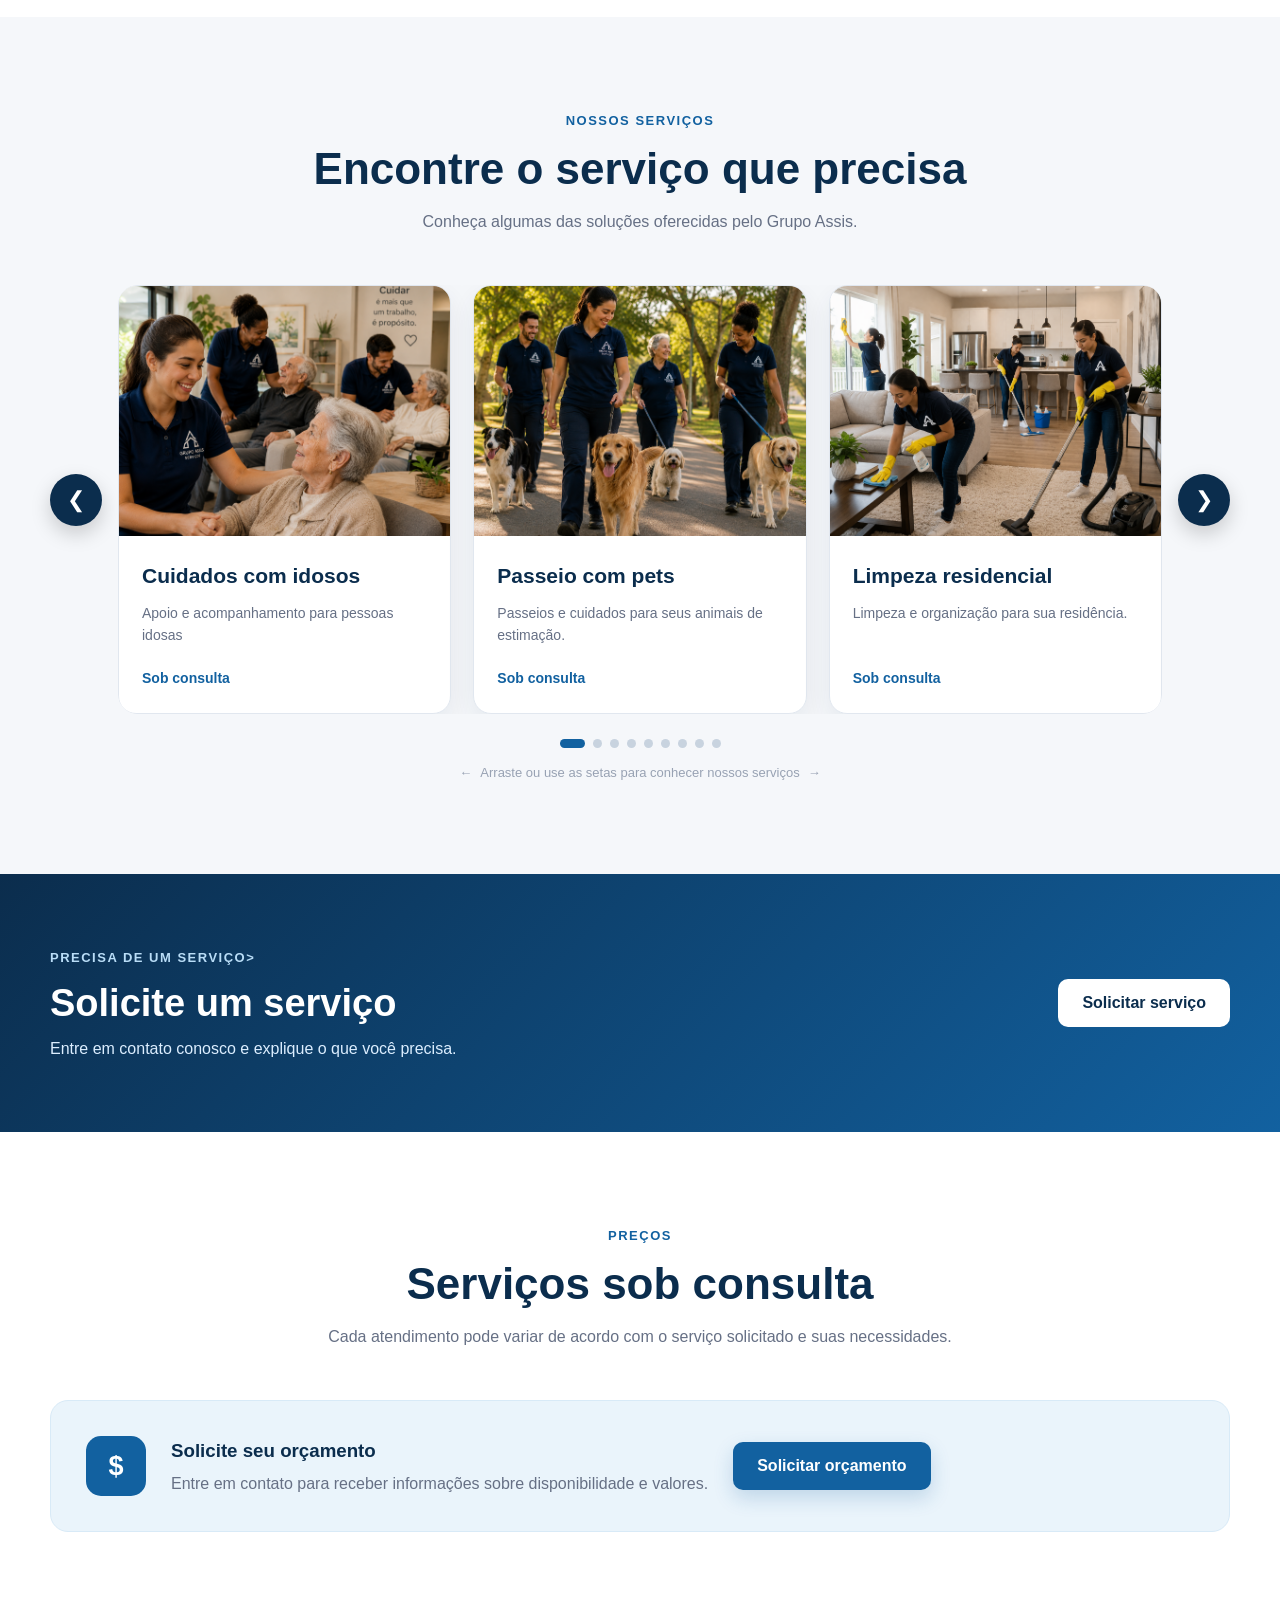
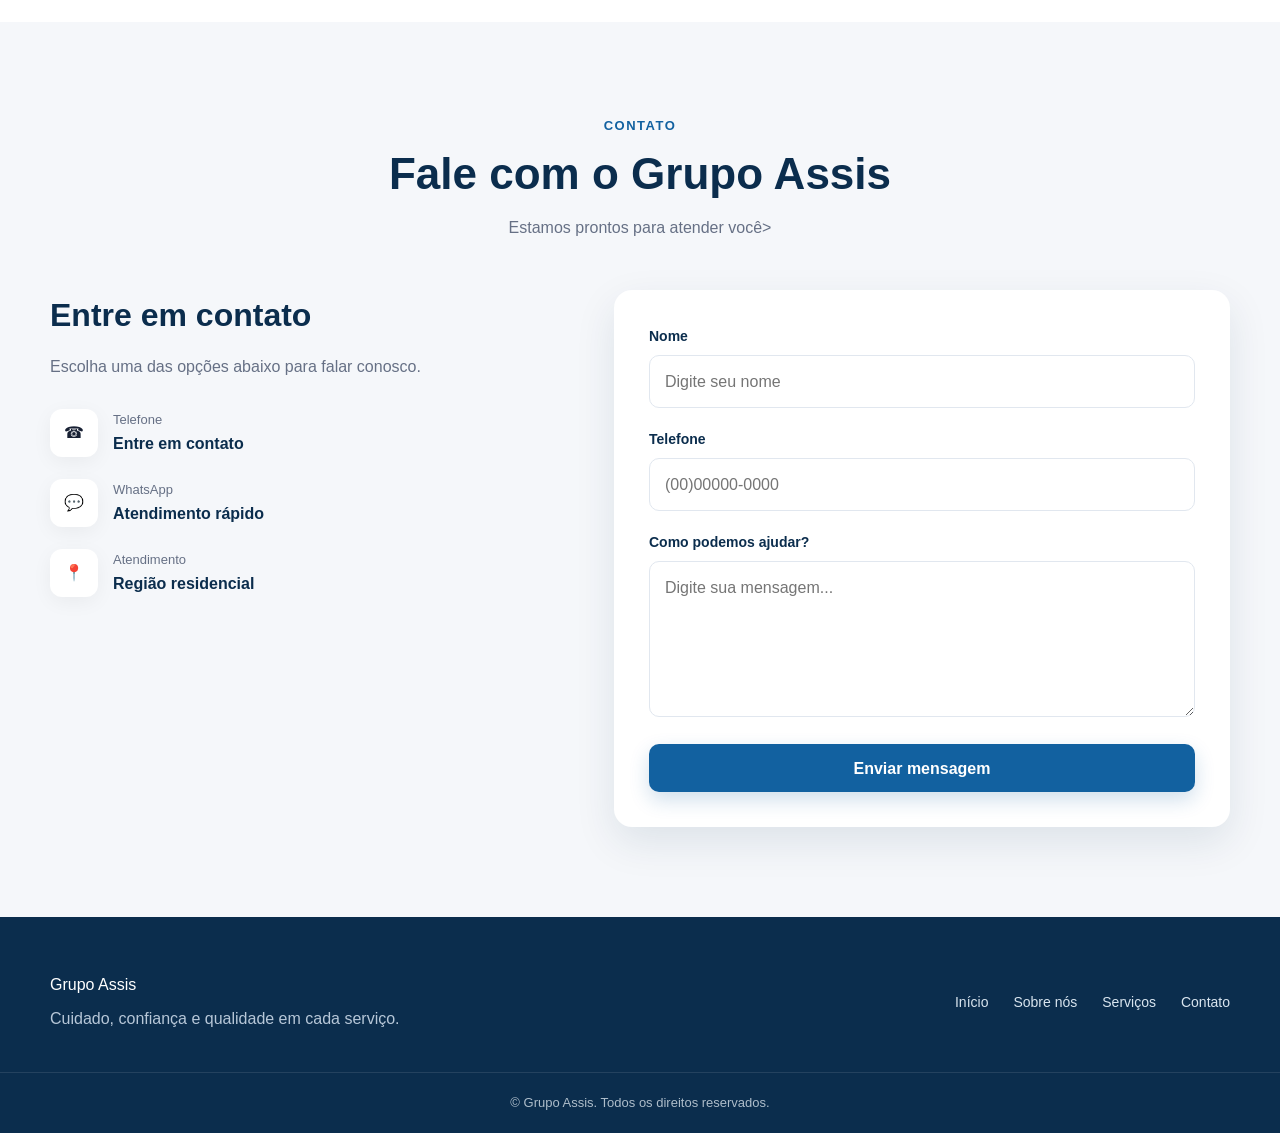
==== commit f910443a: "Change phone input placeholder format Updated the phone number placeholder format in the input field" ====
--- a/index.html
+++ b/index.html
@@ -281,7 +281,7 @@
 
                         <div class="form-group">
                             <label for="telefone">Telefone</label>
-                            <input type="tel" id="telefone" name="telefone" placeholder="(11)983184154" required>
+                            <input type="tel" id="telefone" name="telefone" placeholder="(00)00000-0000" required>
                         </div>
 
                         <div class="form-group">
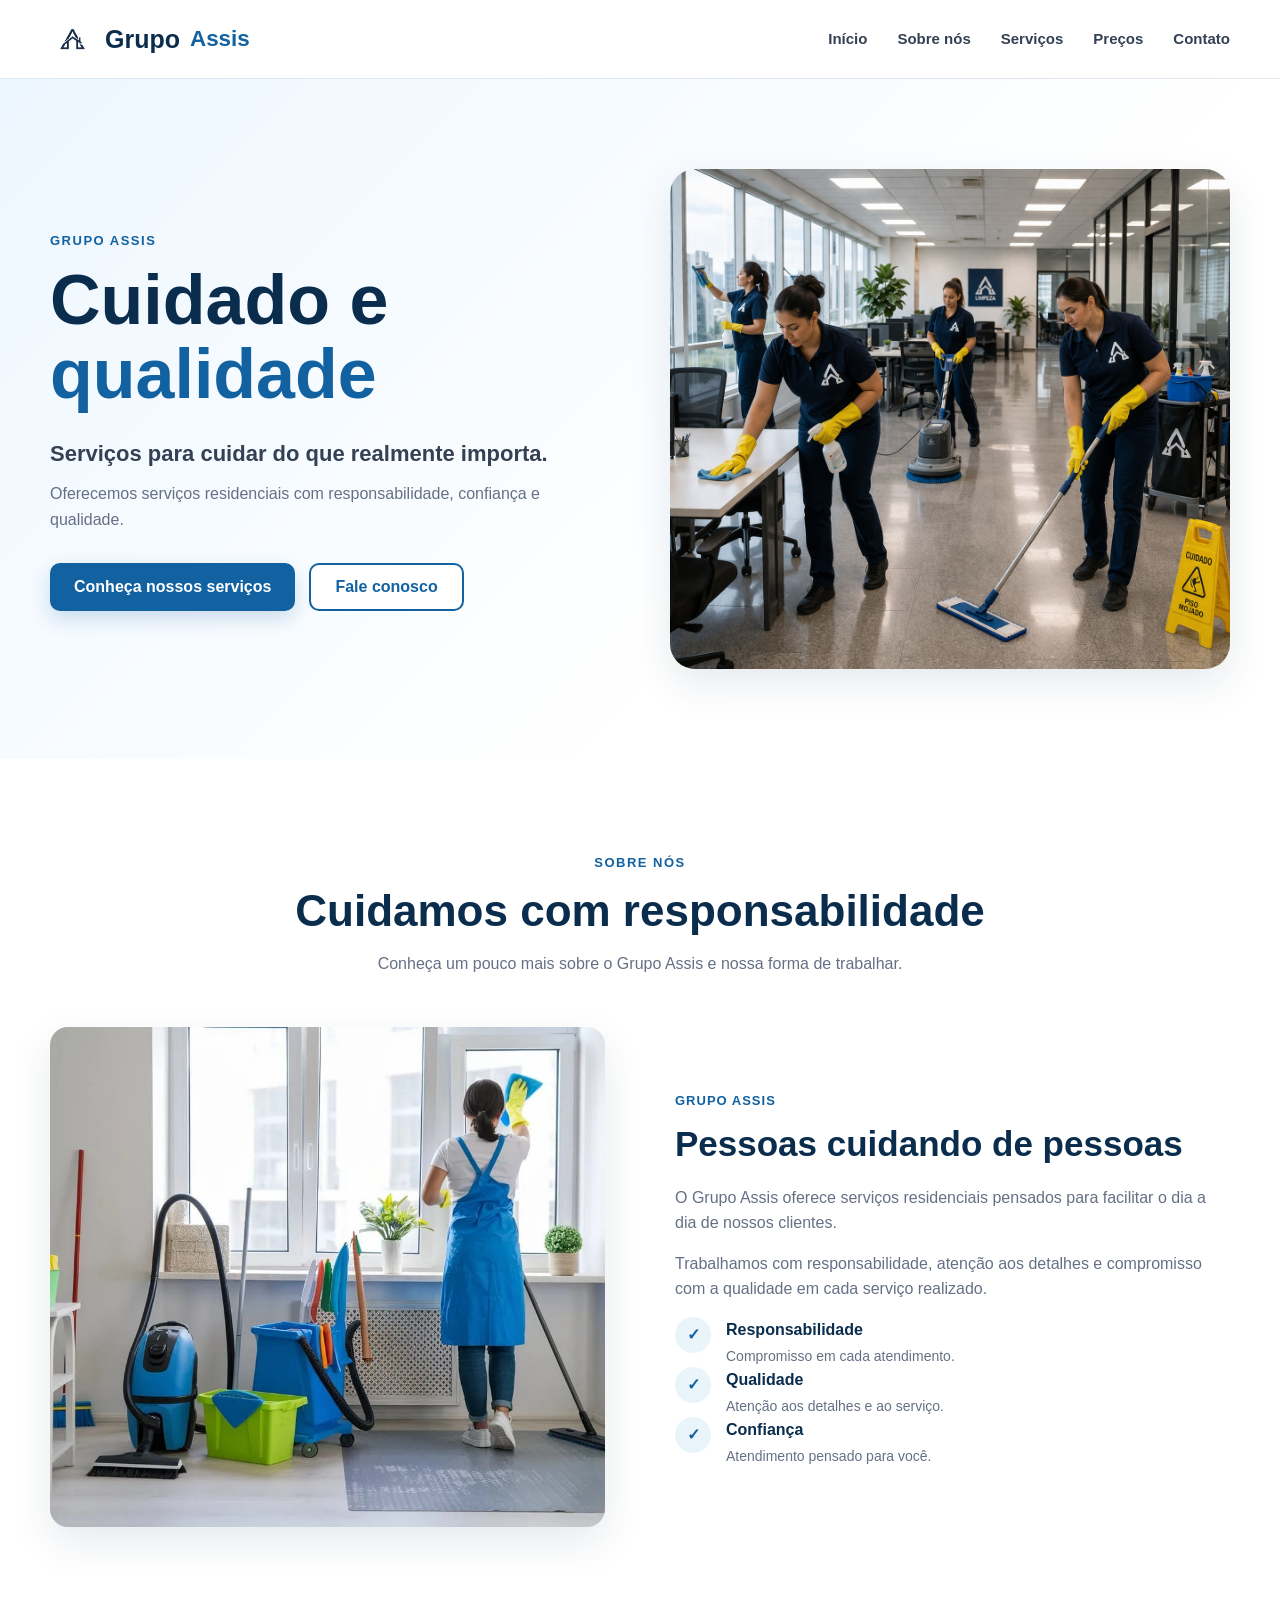
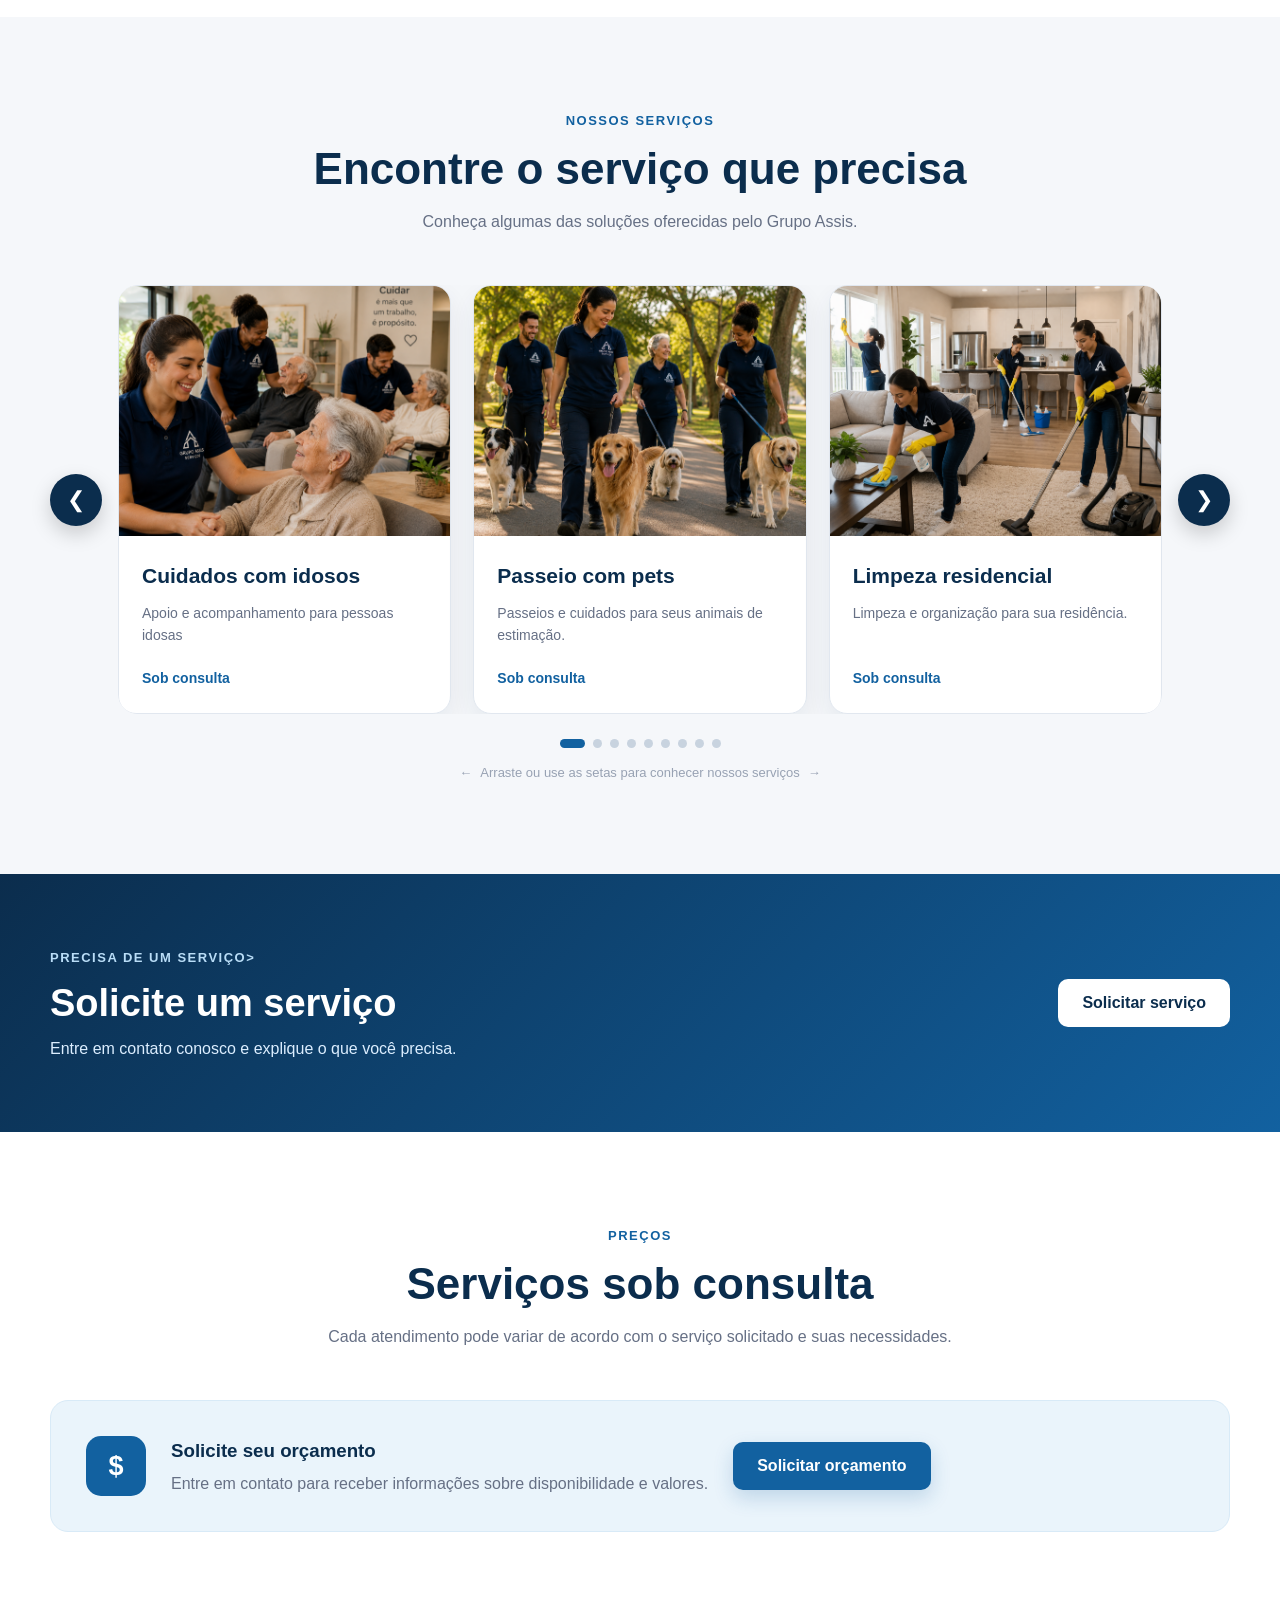
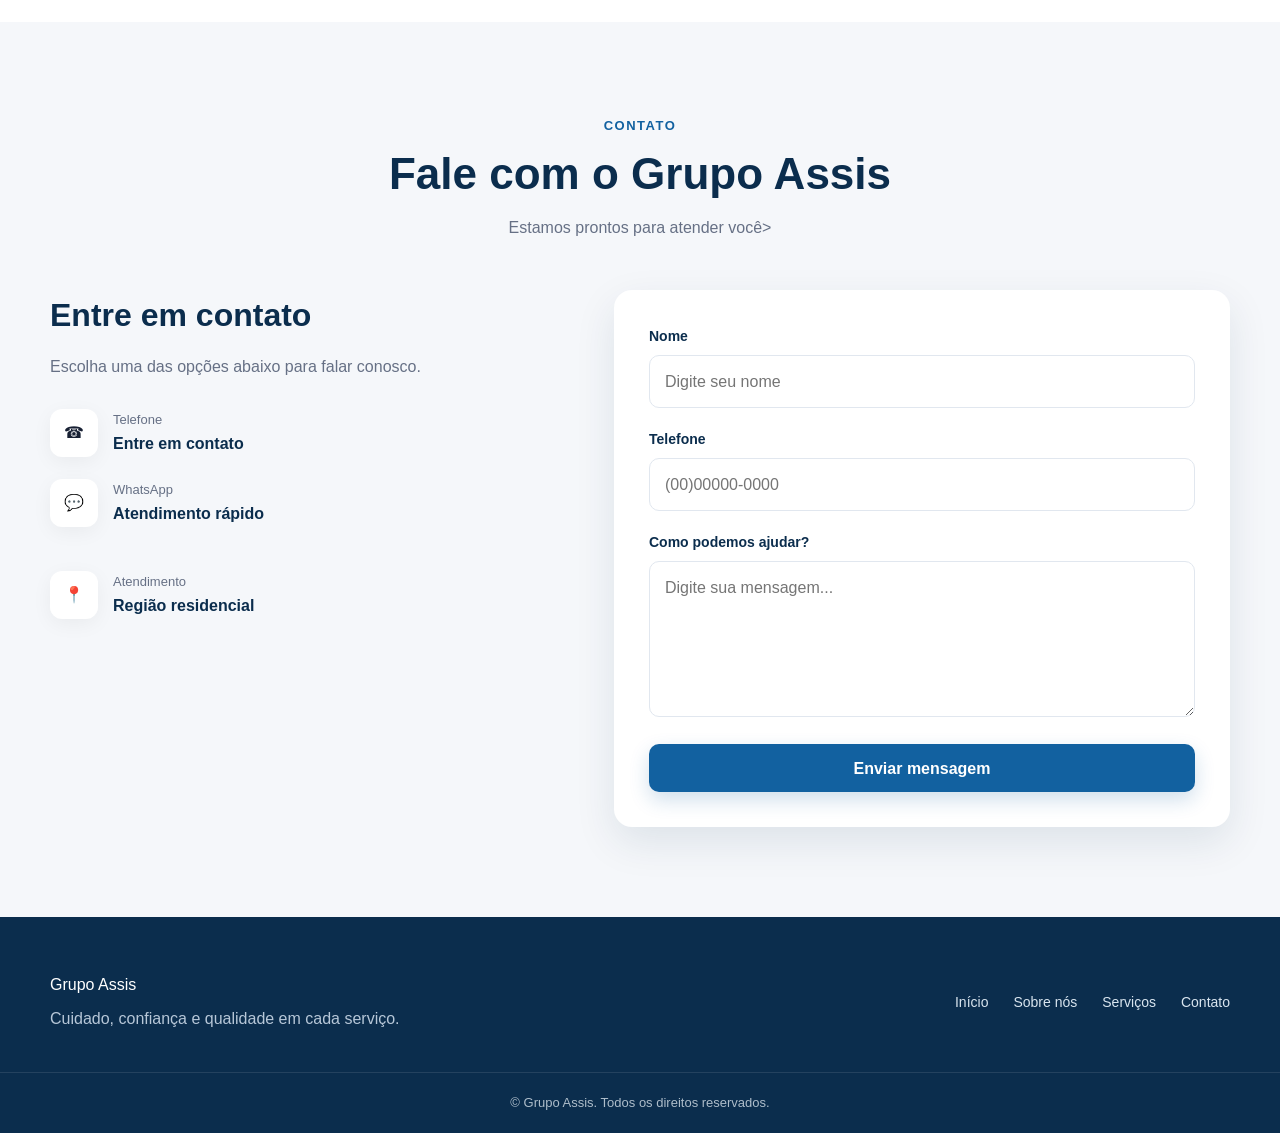
==== commit 02aa882b: "Update contact item to include WhatsApp link" ====
--- a/index.html
+++ b/index.html
@@ -258,13 +258,13 @@
                             </div>
                         </div>
 
-                        <div class="contact-item">
-                            <div class="contact-icon">💬</div>
+                            <a href="https://wa.me/5511983184154" target="_blank" rel="noopener noreferrer"  class="contact-item">
+                            <div class="contact-item">
+                                <div class="contact-icon">💬</div>
                             <div><span>WhatsApp</span>
                                 <strong>Atendimento rápido</strong>
                             </div>
-                        </div>
-
+                        </div></a>
                         <div class="contact-item">
                             <div class="contact-icon">📍</div>
                             <div><span>Atendimento</span>
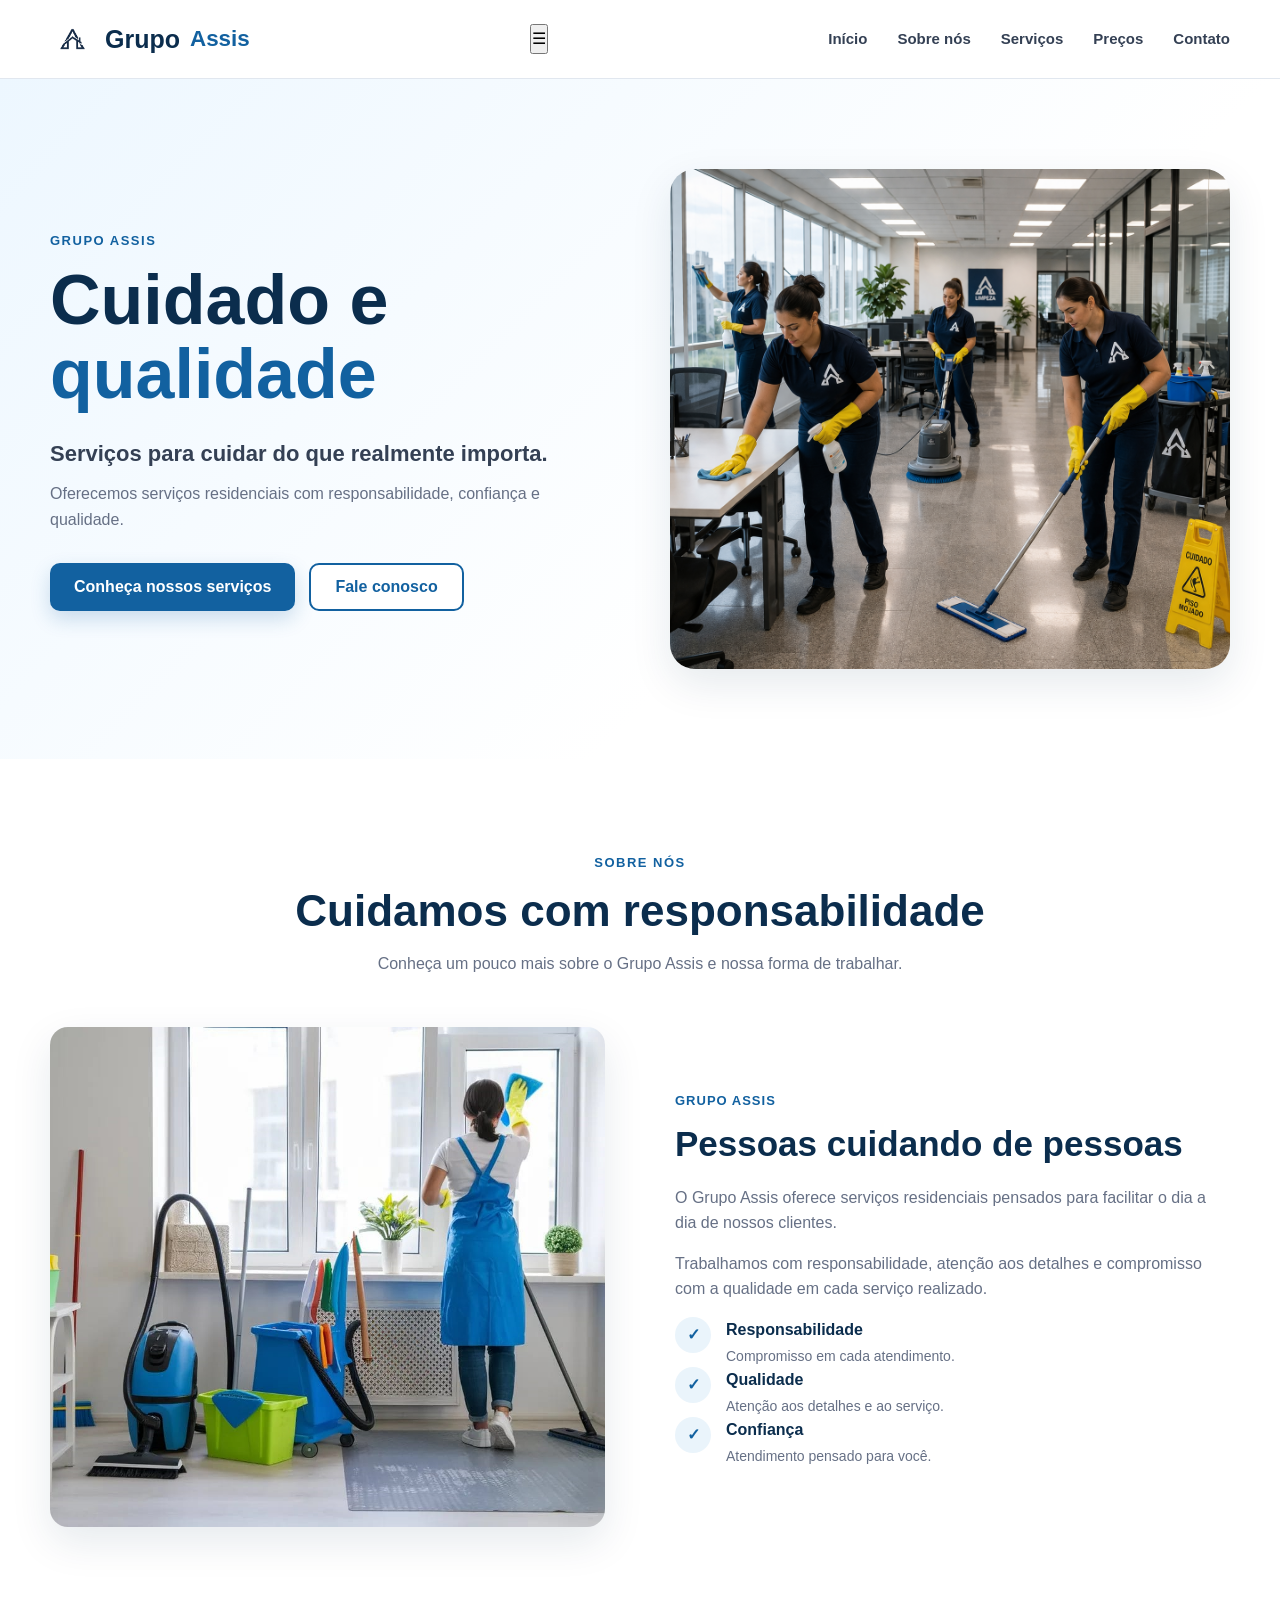
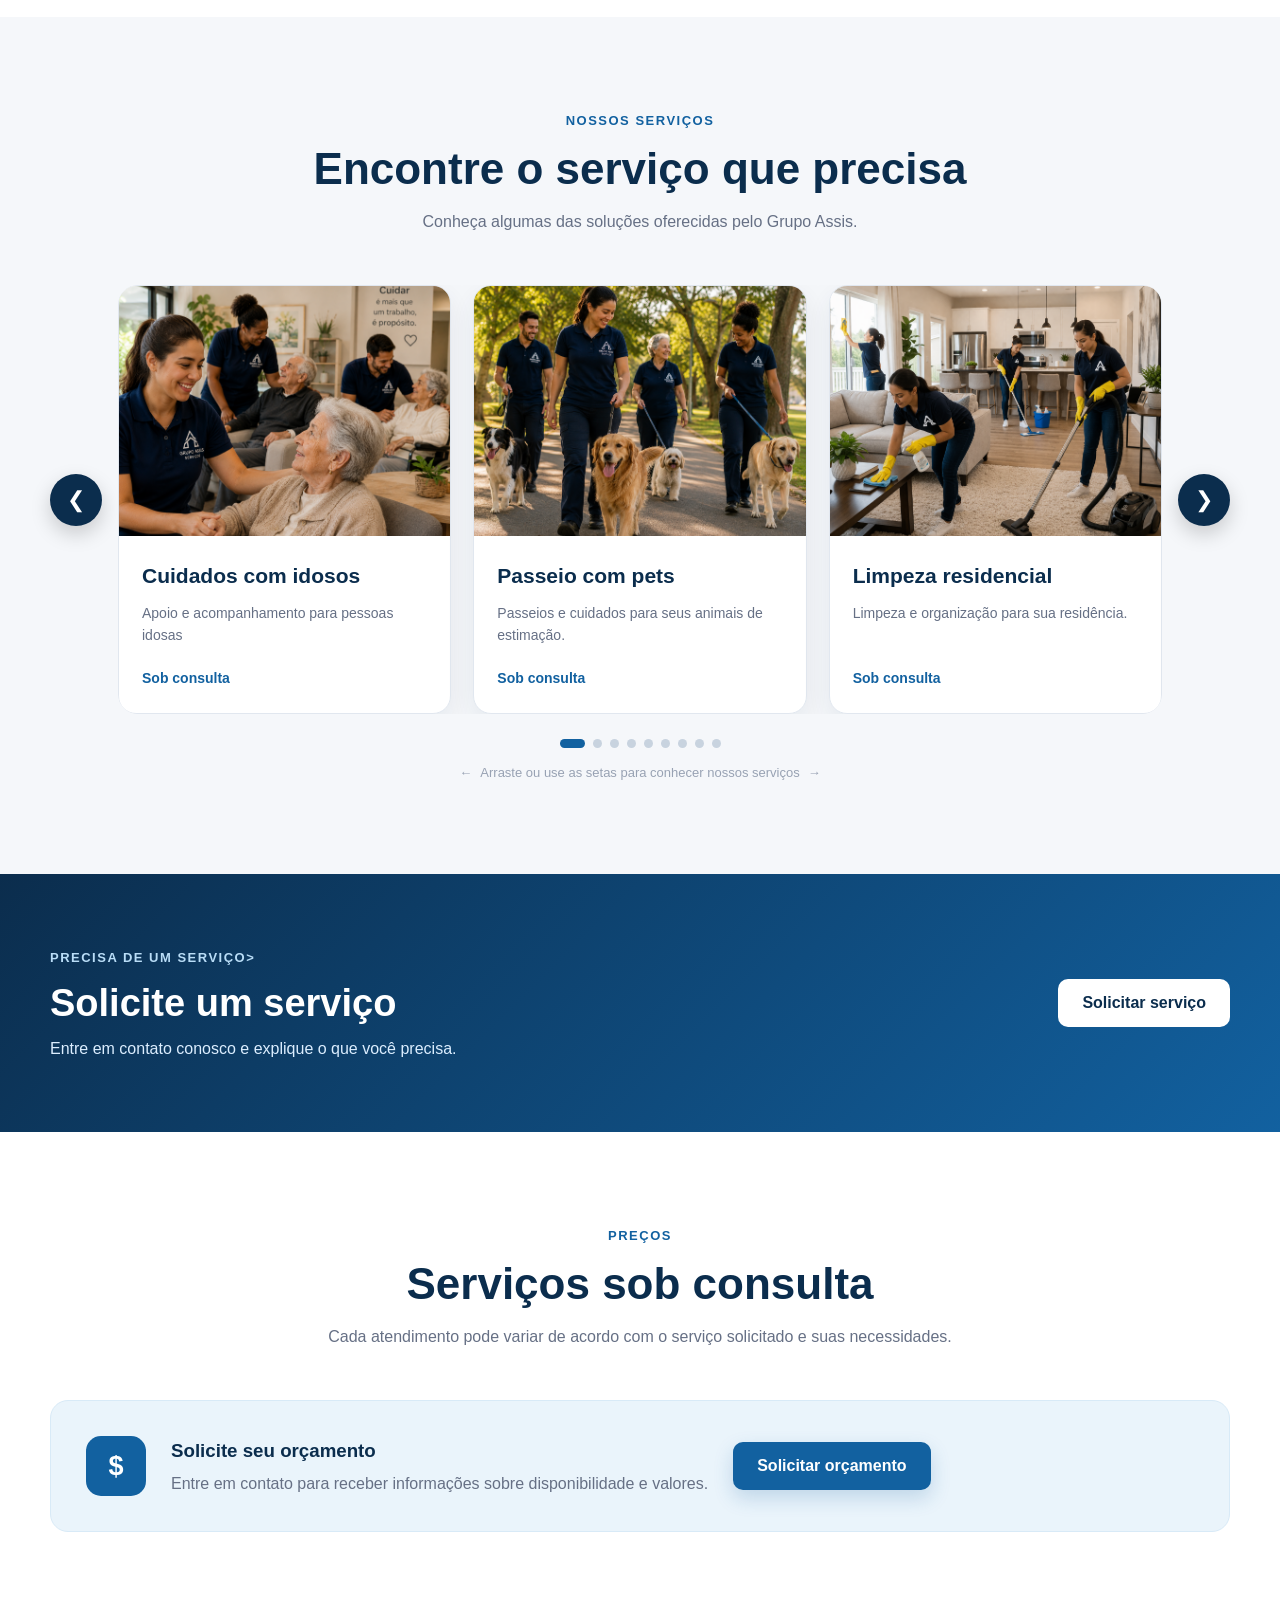
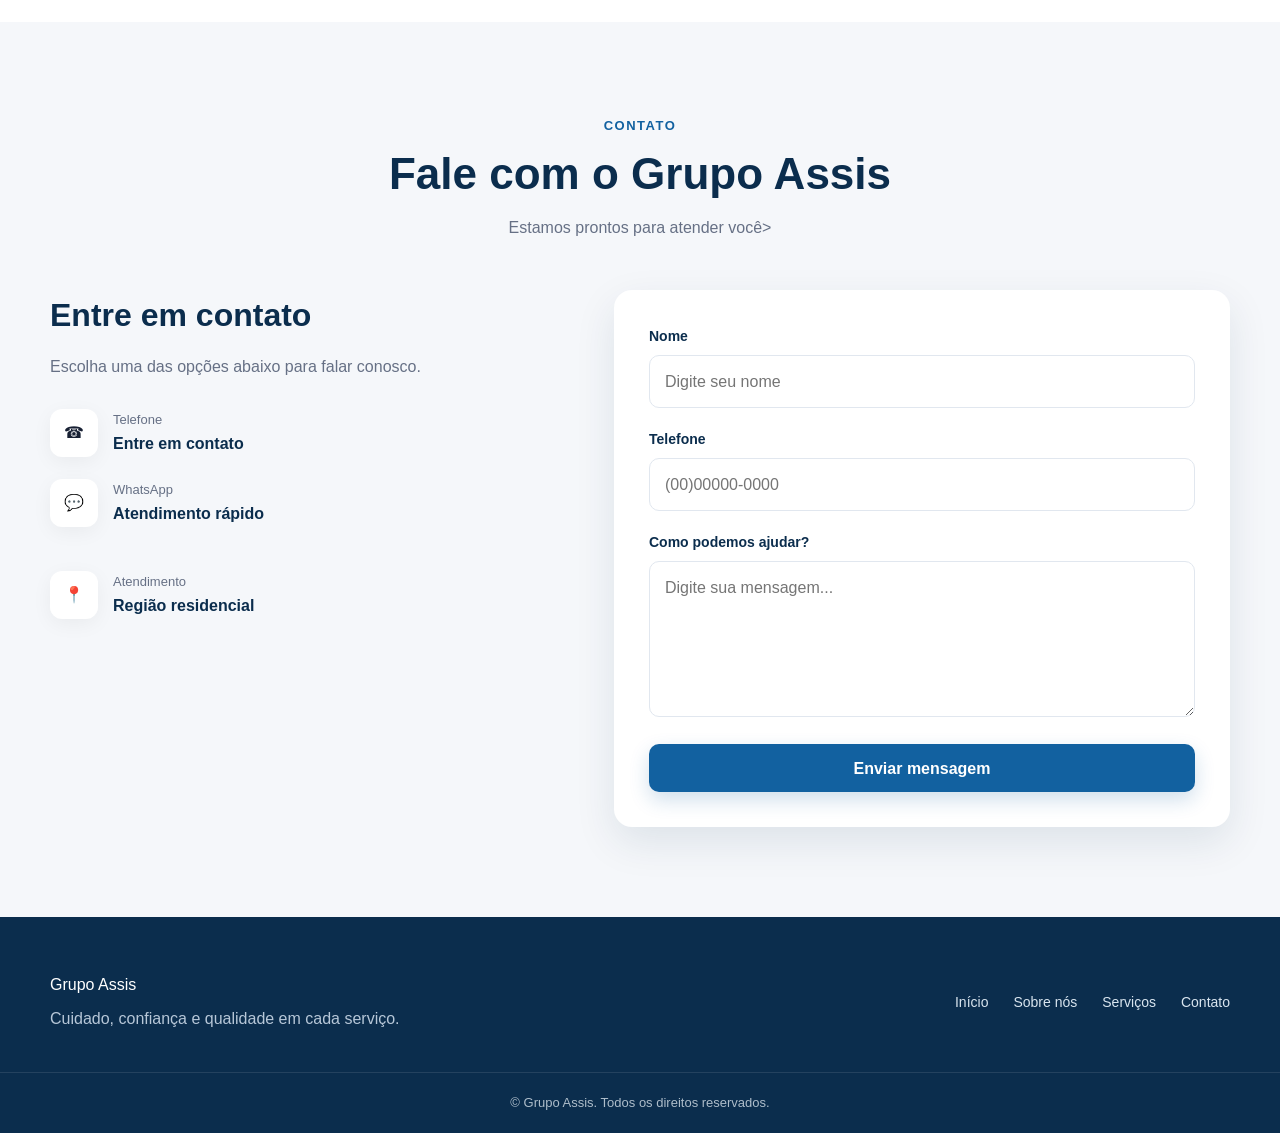
==== commit d5d00499: "Change button class for menu toggle" ====
--- a/index.html
+++ b/index.html
@@ -16,7 +16,7 @@
             <a href="#inicio" class="logo">
                 <img src="/logo.png" alt="Logo Grupo Assis">
                 Grupo <span>Assis</span></a>
-                <button class="menu-toggle"type="button"aria-label="Abrir menu"aria-expanded="false">☰</button>
+                <button class="menu-btn"type="button"aria-label="Abrir menu"aria-expanded="false">☰</button>
                 <nav class="nav">
                 <a href="#inicio">Início</a>
                 <a href="#sobre">Sobre nós</a>
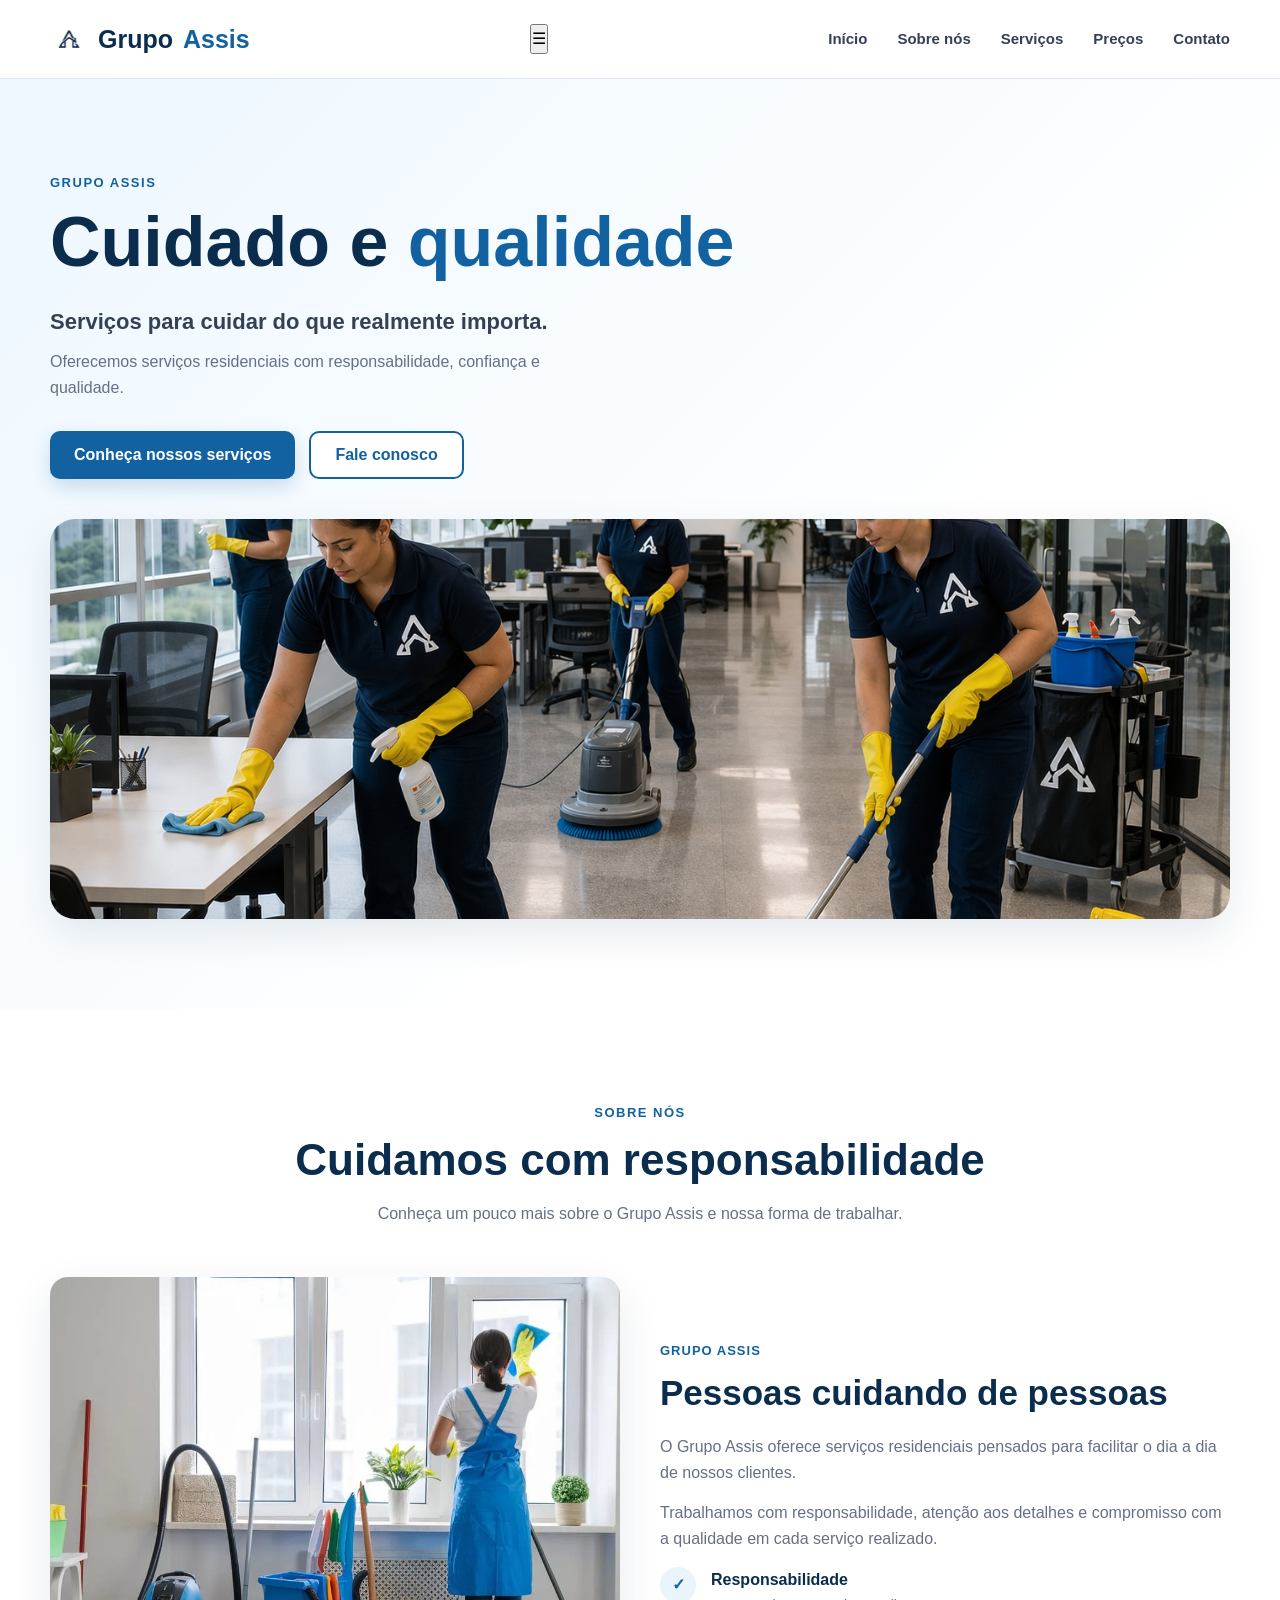
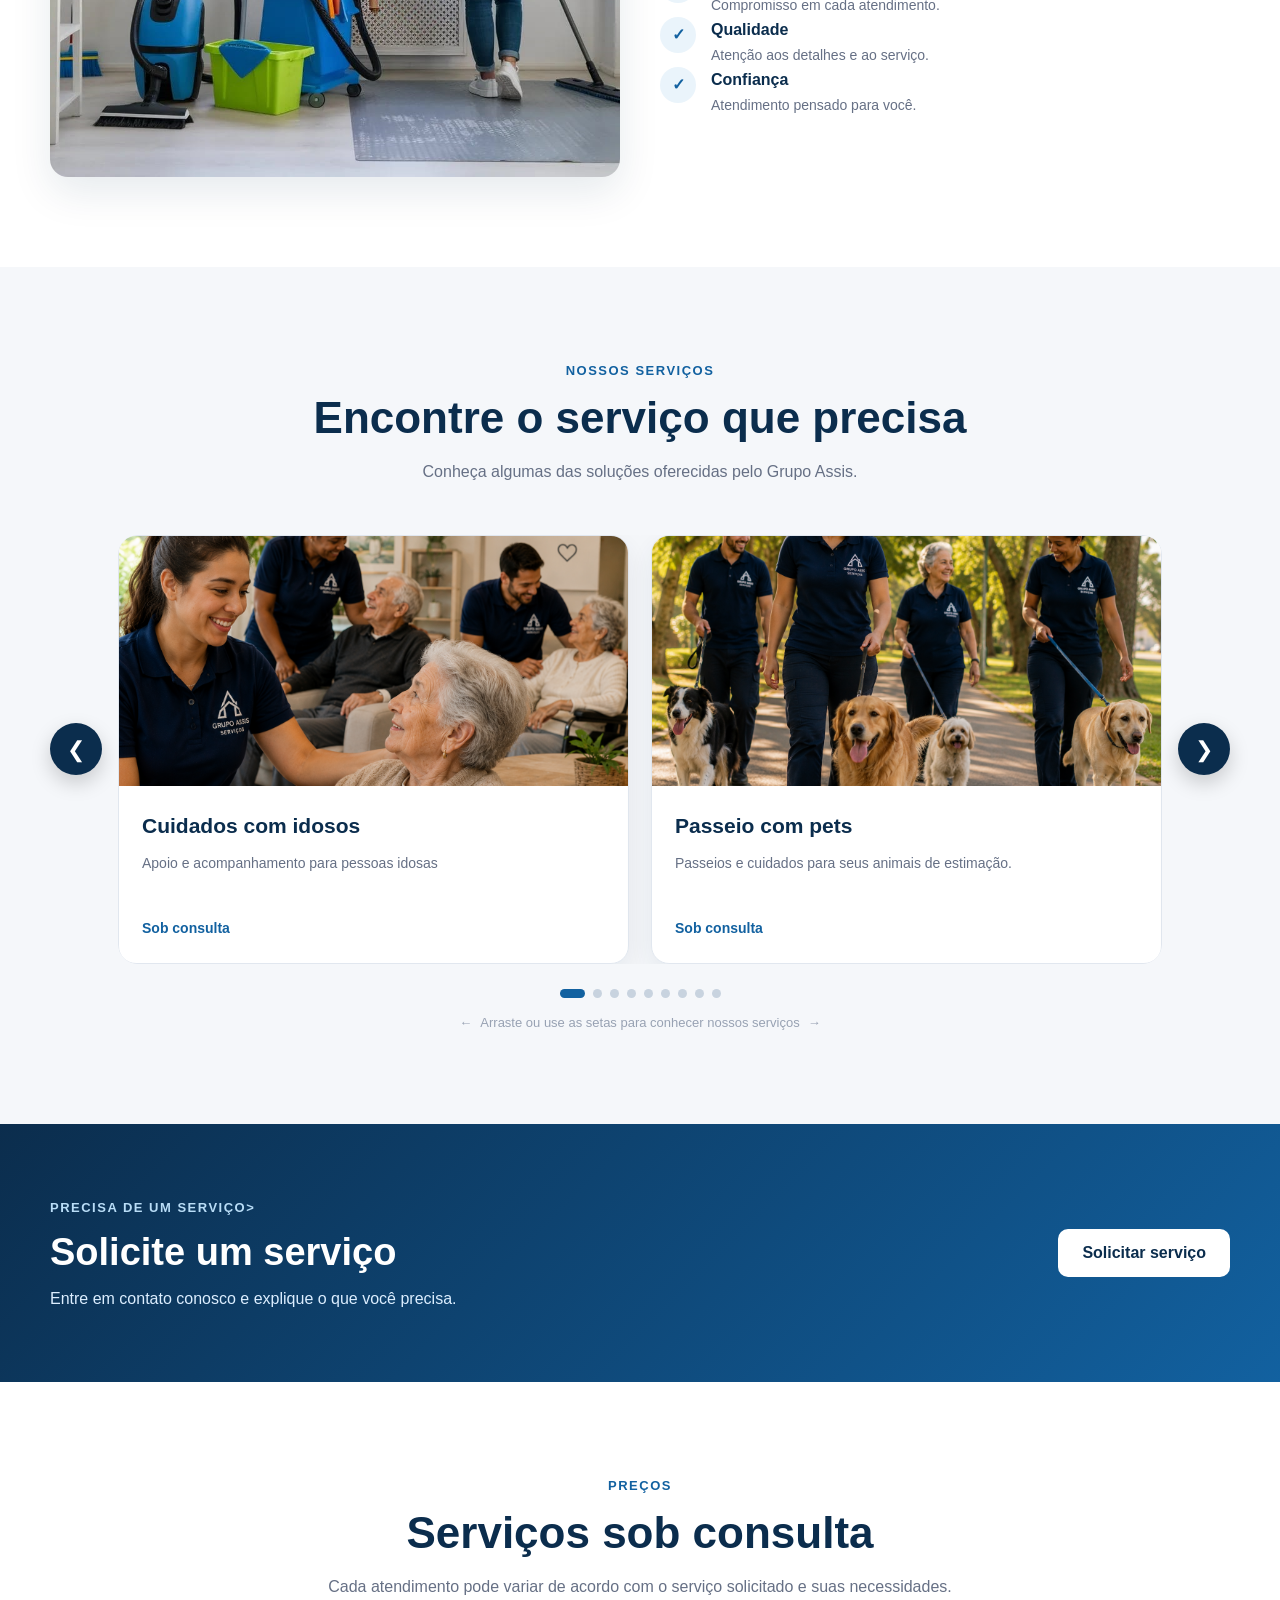
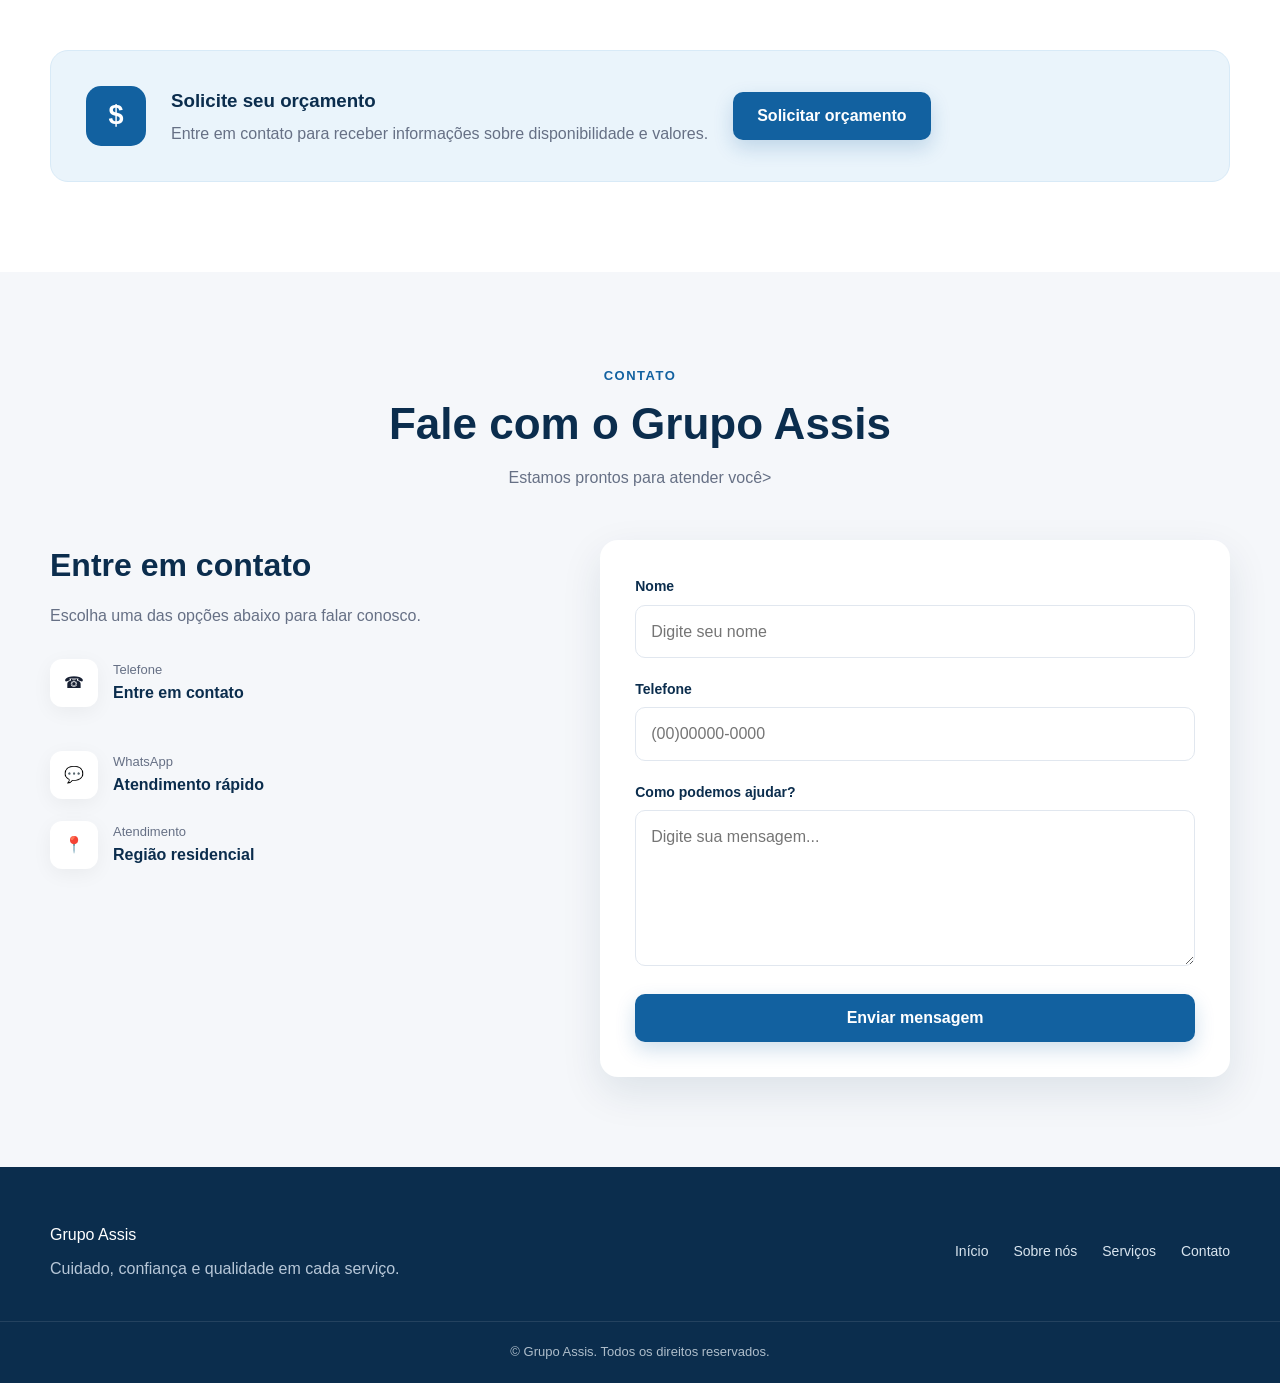
==== commit 10723d32: "Fix WhatsApp link in contact section" ====
--- a/index.html
+++ b/index.html
@@ -258,7 +258,7 @@
                             </div>
                         </div>
 
-                            <a href="https://wa.me/5511983184154" target="_blank" rel="noopener noreferrer"  class="contact-item">
+                            <a href="https://wa.me/5511983184154" target="_blank" rel="noopener noreferrer"  class="contact-item"></a>
                             <div class="contact-item">
                                 <div class="contact-icon">💬</div>
                             <div><span>WhatsApp</span>
--- a/style.css
+++ b/style.css
@@ -994,7 +994,41 @@
 ========================================= */
 
 @media (max-width: 1000px) {
-
+    .menu-btn {
+        display: block;
+        background: none;
+        border: none;
+        font-size: 32px;
+        cursor: pointer;
+        color: #123b5d;
+        z-index: 1001;
+    }
+
+    .nav {
+        display: none;
+    }
+
+    .nav.active {
+        display: flex;
+        flex-direction: column;
+        position: absolute;
+        top: 100%;
+        left: 0;
+        width: 100%;
+        background: white;
+        padding: 20px;
+        gap: 15px;
+        box-shadow: 0 5px 15px rgba(0, 0, 0, 0.08);
+        z-index: 1000;
+    }
+
+    .nav.active a {
+        display: block;
+        padding: 10px;
+        text-decoration: none;
+    }
+
+}
     .hero-content {
         grid-template-columns: 1fr;
 
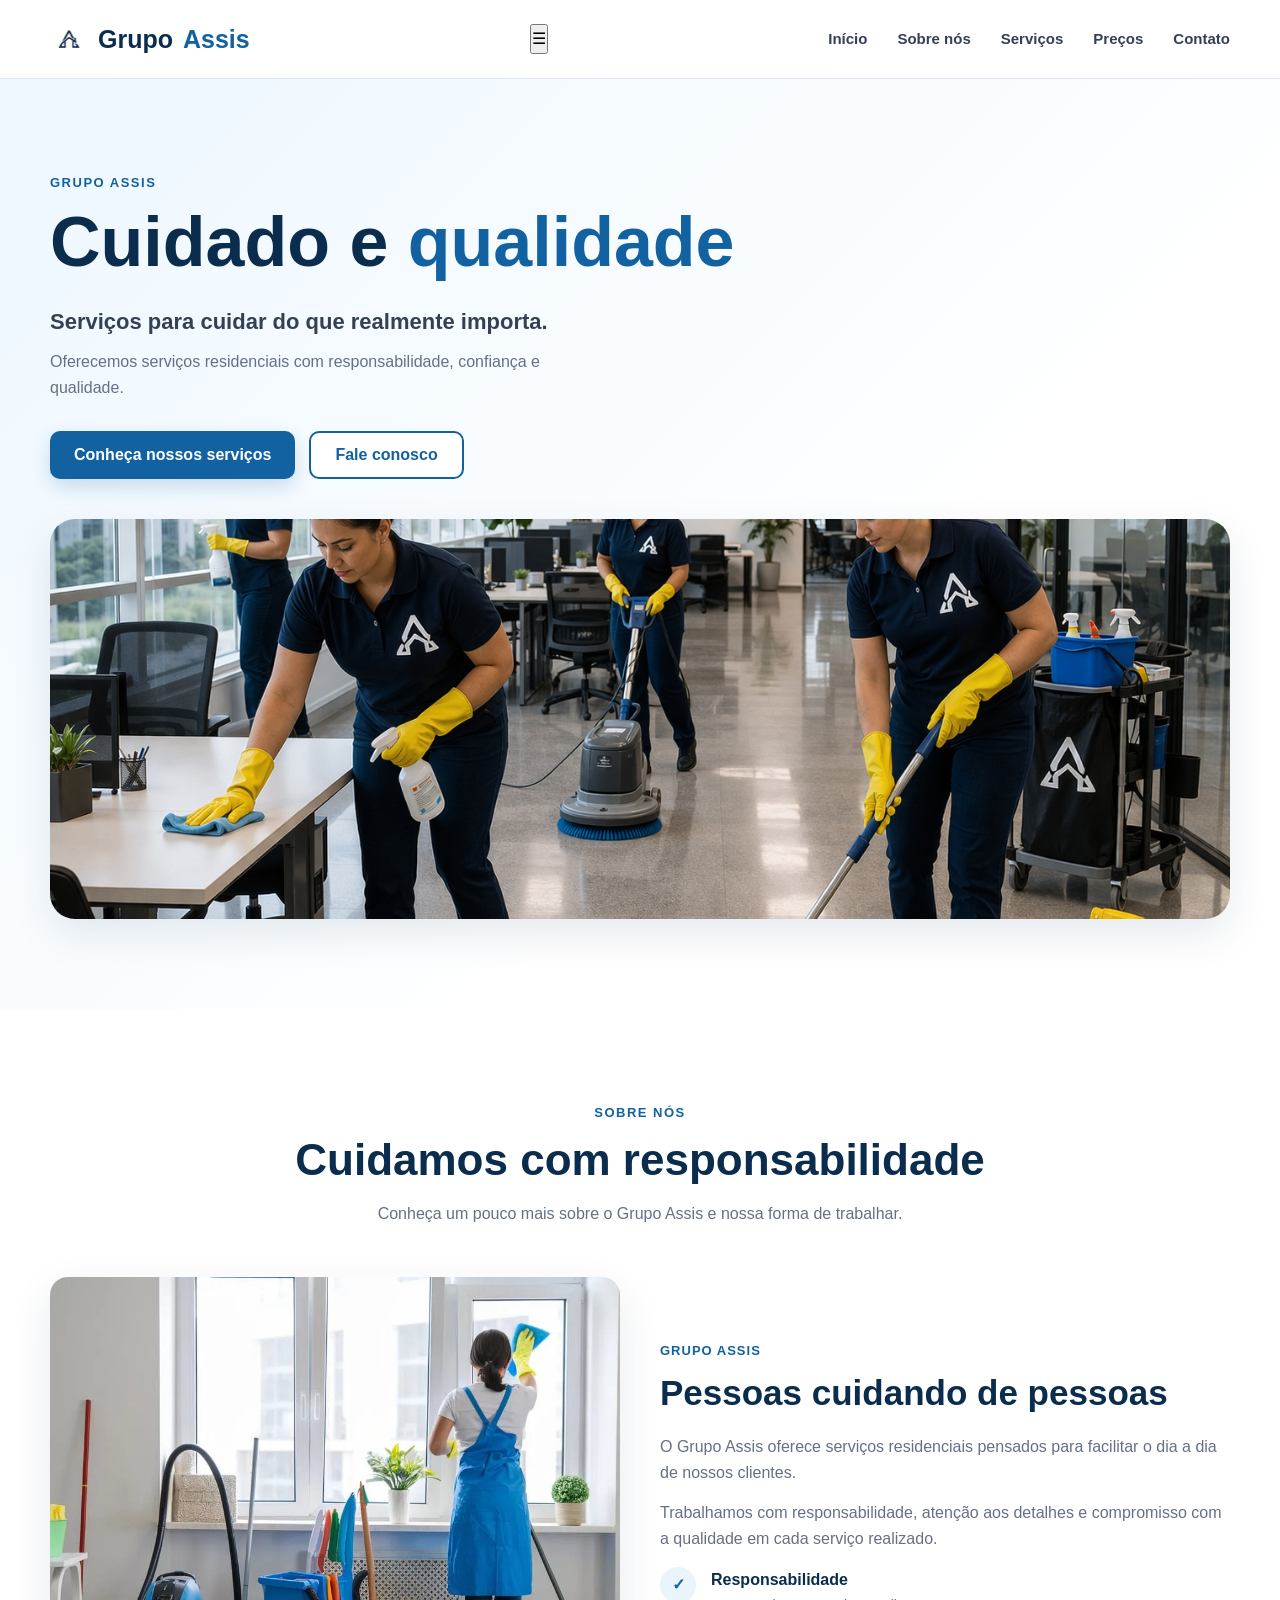
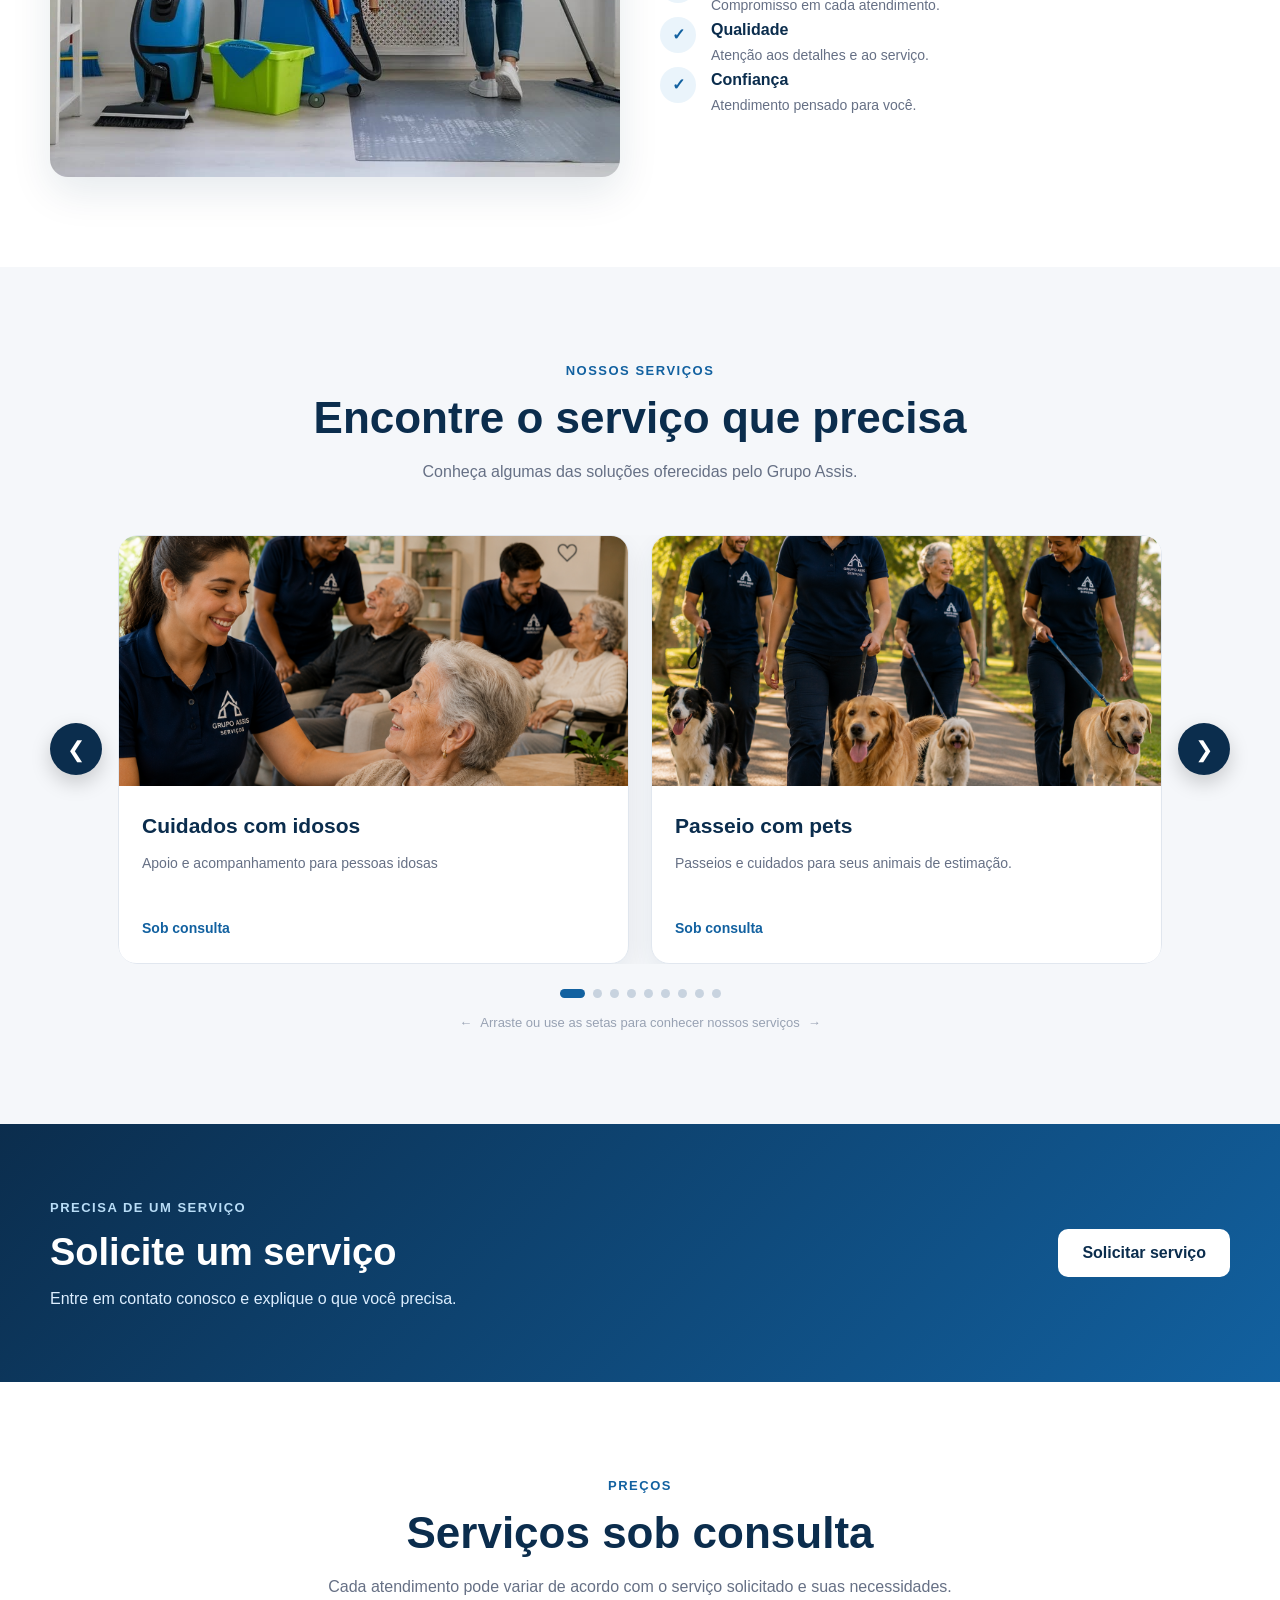
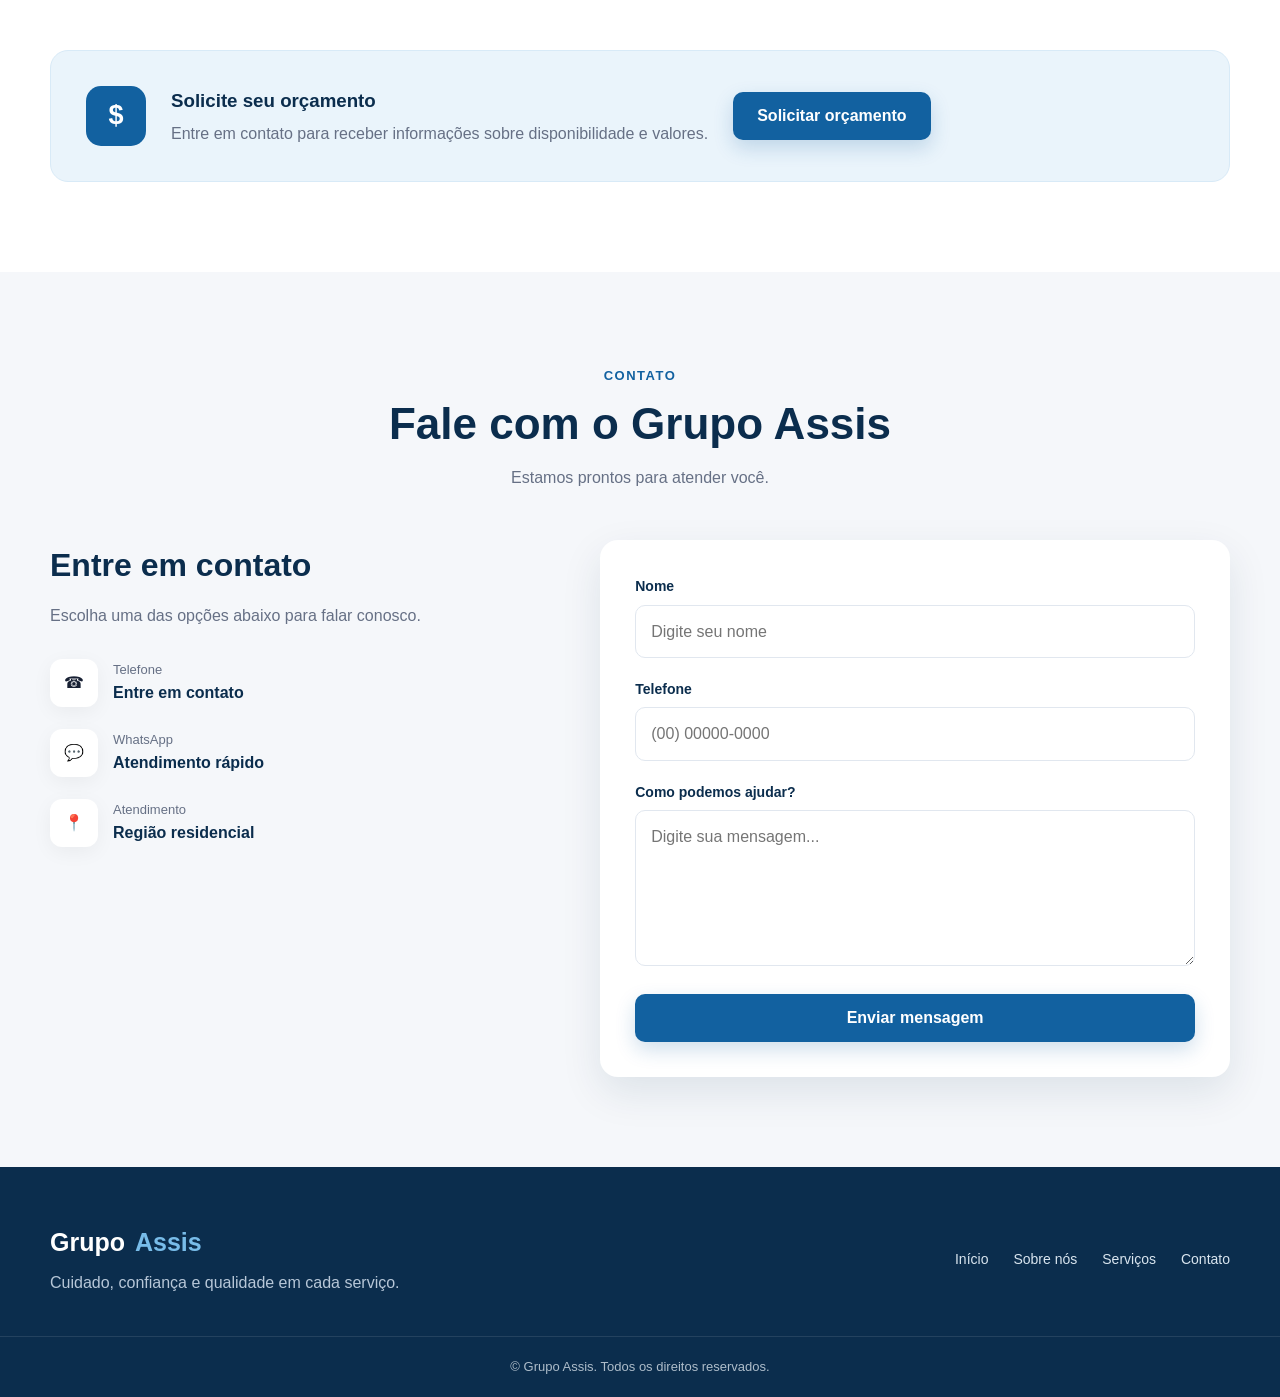
==== commit 6989dfc2: "Refactor HTML structure and improve formatting" ====
--- a/index.html
+++ b/index.html
@@ -3,317 +3,999 @@
 
 <head>
     <meta charset="UTF-8">
-    <meta name="viewport"content="width=device-width, initial-scale=1.0">
-    <meta name="description"content="Grupo Assis - Serviços residenciais com responsabilidade, confiança e qualidade.">
+
+    <meta name="viewport" content="width=device-width, initial-scale=1.0">
+
+    <meta name="description"
+        content="Grupo Assis - Serviços residenciais com responsabilidade, confiança e qualidade.">
+
     <title>Grupo Assis | Serviços Residenciais</title>
+
     <link rel="icon" type="image/png" href="/logo.png">
+
     <link rel="stylesheet" href="style.css">
 </head>
 
 <body>
+
+    <!-- ==========================================
+         CABEÇALHO
+    =========================================== -->
+
     <header class="header">
+
         <div class="container header-content">
+
             <a href="#inicio" class="logo">
+
                 <img src="/logo.png" alt="Logo Grupo Assis">
-                Grupo <span>Assis</span></a>
-                <button class="menu-btn"type="button"aria-label="Abrir menu"aria-expanded="false">☰</button>
-                <nav class="nav">
+
+                Grupo <span>Assis</span>
+
+            </a>
+
+            <button
+                class="menu-btn"
+                type="button"
+                aria-label="Abrir menu"
+                aria-expanded="false">
+                ☰
+            </button>
+
+            <nav class="nav">
+
                 <a href="#inicio">Início</a>
+
                 <a href="#sobre">Sobre nós</a>
+
                 <a href="#servicos">Serviços</a>
+
                 <a href="#precos">Preços</a>
+
                 <a href="#contato">Contato</a>
+
             </nav>
+
         </div>
-    </header> 
+
+    </header>
+
+
+    <!-- ==========================================
+         CONTEÚDO PRINCIPAL
+    =========================================== -->
 
     <main>
+
+
+        <!-- ==========================================
+             HERO
+        =========================================== -->
+
         <section class="hero" id="inicio">
+
             <div class="container hero-content">
+
                 <div class="hero-text">
-                    <span class="section-tag">GRUPO ASSIS</span>
-                    <h1>Cuidado e <span>qualidade</span></h1>
-                    <p>Serviços para cuidar do que realmente importa.</p>
-                    <p class="hero-description">Oferecemos serviços residenciais com responsabilidade, confiança e qualidade.</p>
+
+                    <span class="section-tag">
+                        GRUPO ASSIS
+                    </span>
+
+                    <h1>
+                        Cuidado e <span>qualidade</span>
+                    </h1>
+
+                    <p>
+                        Serviços para cuidar do que realmente importa.
+                    </p>
+
+                    <p class="hero-description">
+                        Oferecemos serviços residenciais com responsabilidade,
+                        confiança e qualidade.
+                    </p>
+
                     <div class="hero-buttons">
-                        <a href="#servicos"class="btn btn-primary">Conheça nossos serviços</a>
-                        <a href="#contato"class="btn btn-outline">Fale conosco</a>
+
+                        <a href="#servicos" class="btn btn-primary">
+                            Conheça nossos serviços
+                        </a>
+
+                        <!-- WhatsApp -->
+                        <a
+                            href="https://wa.me/5511983184154"
+                            target="_blank"
+                            rel="noopener noreferrer"
+                            class="btn btn-outline">
+                            Fale conosco
+                        </a>
+
                     </div>
-                </div>
-
-                <div class="hero-image"><img src="/imagens/imagem1.png" alt="Profissional realizando serviço residencial"></div>
+
+                </div>
+
+
+                <div class="hero-image">
+
+                    <img
+                        src="/imagens/imagem1.png"
+                        alt="Profissional realizando serviço residencial">
+
+                </div>
+
             </div>
+
         </section>
 
-       <section class="section about" id="sobre">
-           <div class="container">
-               <div class="section-title"><span class="section-tag">SOBRE NÓS</span><h2>Cuidamos com responsabilidade</h2>
-                   <p>Conheça um pouco mais sobre o Grupo Assis e nossa forma de trabalhar.</p>
-               </div>
-
-        <div class="about-grid">
-            <div class="about-image">
-                <img src="/imagens/imagem2.png" alt="Equipe trabalhando">
+
+        <!-- ==========================================
+             SOBRE NÓS
+        =========================================== -->
+
+        <section class="section about" id="sobre">
+
+            <div class="container">
+
+                <div class="section-title">
+
+                    <span class="section-tag">
+                        SOBRE NÓS
+                    </span>
+
+                    <h2>
+                        Cuidamos com responsabilidade
+                    </h2>
+
+                    <p>
+                        Conheça um pouco mais sobre o Grupo Assis e nossa forma de trabalhar.
+                    </p>
+
+                </div>
+
+
+                <div class="about-grid">
+
+
+                    <div class="about-image">
+
+                        <img
+                            src="/imagens/imagem2.png"
+                            alt="Equipe trabalhando">
+
+                    </div>
+
+
+                    <div class="about-text">
+
+                        <span class="small-title">
+                            GRUPO ASSIS
+                        </span>
+
+                        <h3>
+                            Pessoas cuidando de pessoas
+                        </h3>
+
+                        <p>
+                            O Grupo Assis oferece serviços residenciais pensados
+                            para facilitar o dia a dia de nossos clientes.
+                        </p>
+
+                        <p>
+                            Trabalhamos com responsabilidade, atenção aos detalhes
+                            e compromisso com a qualidade em cada serviço realizado.
+                        </p>
+
+
+                        <div class="features">
+
+
+                            <div class="feature">
+
+                                <div class="feature-icon">
+                                    <span>✓</span>
+                                </div>
+
+                                <div>
+
+                                    <h4>
+                                        Responsabilidade
+                                    </h4>
+
+                                    <p>
+                                        Compromisso em cada atendimento.
+                                    </p>
+
+                                </div>
+
+                            </div>
+
+
+                            <div class="feature">
+
+                                <div class="feature-icon">
+                                    <span>✓</span>
+                                </div>
+
+                                <div>
+
+                                    <h4>
+                                        Qualidade
+                                    </h4>
+
+                                    <p>
+                                        Atenção aos detalhes e ao serviço.
+                                    </p>
+
+                                </div>
+
+                            </div>
+
+
+                            <div class="feature">
+
+                                <div class="feature-icon">
+                                    <span>✓</span>
+                                </div>
+
+                                <div>
+
+                                    <h4>
+                                        Confiança
+                                    </h4>
+
+                                    <p>
+                                        Atendimento pensado para você.
+                                    </p>
+
+                                </div>
+
+                            </div>
+
+
+                        </div>
+
+                    </div>
+
+                </div>
+
             </div>
-            <div class="about-text">
-                <span class="small-title">GRUPO ASSIS</span>
-                <h3>Pessoas cuidando de pessoas</h3>
-                <p>O Grupo Assis oferece serviços residenciais pensados para facilitar o dia a dia de nossos clientes.</p> <p>Trabalhamos com responsabilidade, atenção aos detalhes e compromisso com a qualidade em cada serviço realizado.</p>
-                <div class="features">
-                    
-                    <div class="feature">
-                        <div class="feature-icon"><span>✓</span></div>
-                        <div><h4>Responsabilidade</h4>
-                            <p>Compromisso em cada atendimento.</p>
+
+        </section>
+
+
+        <!-- ==========================================
+             SERVIÇOS
+        =========================================== -->
+
+        <section class="section services" id="servicos">
+
+            <div class="container">
+
+                <div class="section-title">
+
+                    <span class="section-tag">
+                        NOSSOS SERVIÇOS
+                    </span>
+
+                    <h2>
+                        Encontre o serviço que precisa
+                    </h2>
+
+                    <p>
+                        Conheça algumas das soluções oferecidas pelo Grupo Assis.
+                    </p>
+
+                </div>
+
+
+                <!-- CARROSSEL -->
+
+                <div
+                    class="carousel"
+                    tabindex="0"
+                    aria-label="Carrossel de serviços">
+
+
+                    <button
+                        class="carousel-btn prev"
+                        type="button"
+                        aria-label="Serviço anterior">
+                        ❮
+                    </button>
+
+
+                    <div class="carousel-window">
+
+                        <div class="carousel-track">
+
+
+                            <!-- SERVIÇO 1 -->
+
+                            <article class="servico-slide">
+
+                                <img
+                                    src="/imagens/idoso.png"
+                                    alt="Cuidados com idosos">
+
+                                <div class="servico-info">
+
+                                    <h3>
+                                        Cuidados com idosos
+                                    </h3>
+
+                                    <p>
+                                        Apoio e acompanhamento para pessoas idosas
+                                    </p>
+
+                                    <strong>
+                                        Sob consulta
+                                    </strong>
+
+                                </div>
+
+                            </article>
+
+
+                            <!-- SERVIÇO 2 -->
+
+                            <article class="servico-slide">
+
+                                <img
+                                    src="/imagens/dog.png"
+                                    alt="Passeio com pets">
+
+                                <div class="servico-info">
+
+                                    <h3>
+                                        Passeio com pets
+                                    </h3>
+
+                                    <p>
+                                        Passeios e cuidados para seus animais de estimação.
+                                    </p>
+
+                                    <strong>
+                                        Sob consulta
+                                    </strong>
+
+                                </div>
+
+                            </article>
+
+
+                            <!-- SERVIÇO 3 -->
+
+                            <article class="servico-slide">
+
+                                <img
+                                    src="/imagens/residencial.png"
+                                    alt="Limpeza residencial">
+
+                                <div class="servico-info">
+
+                                    <h3>
+                                        Limpeza residencial
+                                    </h3>
+
+                                    <p>
+                                        Limpeza e organização para sua residência.
+                                    </p>
+
+                                    <strong>
+                                        Sob consulta
+                                    </strong>
+
+                                </div>
+
+                            </article>
+
+
+                            <!-- SERVIÇO 4 -->
+
+                            <article class="servico-slide">
+
+                                <img
+                                    src="/imagens/profissional.png"
+                                    alt="Limpeza profissional">
+
+                                <div class="servico-info">
+
+                                    <h3>
+                                        Limpeza profissional
+                                    </h3>
+
+                                    <p>
+                                        Serviços de limpeza pesada para diversos ambientes.
+                                    </p>
+
+                                    <strong>
+                                        Sob consulta
+                                    </strong>
+
+                                </div>
+
+                            </article>
+
+
+                            <!-- SERVIÇO 5 -->
+
+                            <article class="servico-slide">
+
+                                <img
+                                    src="/imagens/infantil.png"
+                                    alt="Cuidados infantis">
+
+                                <div class="servico-info">
+
+                                    <h3>
+                                        Cuidados infantis
+                                    </h3>
+
+                                    <p>
+                                        Acompanhamento, cuidados de bebês e crianças de 0 a 10 anos.
+                                    </p>
+
+                                    <strong>
+                                        Sob consulta
+                                    </strong>
+
+                                </div>
+
+                            </article>
+
+
+                            <!-- SERVIÇO 6 -->
+
+                            <article class="servico-slide">
+
+                                <img
+                                    src="/imagens/montagem.png"
+                                    alt="Pequenos reparos">
+
+                                <div class="servico-info">
+
+                                    <h3>
+                                        Pequenos reparos
+                                    </h3>
+
+                                    <p>
+                                        Montagem de móveis pequenos e pequenos reparos domiciliares.
+                                    </p>
+
+                                    <strong>
+                                        Sob consulta
+                                    </strong>
+
+                                </div>
+
+                            </article>
+
+
+                            <!-- SERVIÇO 7 -->
+
+                            <article class="servico-slide">
+
+                                <img
+                                    src="/imagens/jardinagem.png"
+                                    alt="Jardinagem">
+
+                                <div class="servico-info">
+
+                                    <h3>
+                                        Jardinagem
+                                    </h3>
+
+                                    <p>
+                                        Cuidados e manutenção de jardins.
+                                    </p>
+
+                                    <strong>
+                                        Sob consulta
+                                    </strong>
+
+                                </div>
+
+                            </article>
+
+
+                            <!-- SERVIÇO 8 -->
+
+                            <article class="servico-slide">
+
+                                <img
+                                    src="/imagens/organizer.png"
+                                    alt="Organização de ambientes">
+
+                                <div class="servico-info">
+
+                                    <h3>
+                                        Organização de ambientes
+                                    </h3>
+
+                                    <p>
+                                        Organização prática e funcional para sua casa.
+                                    </p>
+
+                                    <strong>
+                                        Sob consulta
+                                    </strong>
+
+                                </div>
+
+                            </article>
+
+
+                            <!-- SERVIÇO 9 -->
+
+                            <article class="servico-slide">
+
+                                <img
+                                    src="/imagens/cozinha.png"
+                                    alt="Limpeza de cozinha">
+
+                                <div class="servico-info">
+
+                                    <h3>
+                                        Limpeza de cozinha
+                                    </h3>
+
+                                    <p>
+                                        Limpeza cuidadosa de cozinhas e áreas de alimentação.
+                                    </p>
+
+                                    <strong>
+                                        Sob consulta
+                                    </strong>
+
+                                </div>
+
+                            </article>
+
+
+                            <!-- SERVIÇO 10 -->
+
+                            <article class="servico-slide">
+
+                                <img
+                                    src="/imagens/passadoria.png"
+                                    alt="Passadoria">
+
+                                <div class="servico-info">
+
+                                    <h3>
+                                        Passadoria
+                                    </h3>
+
+                                    <p>
+                                        Roupas bem cuidadas, passadas e organizadas com atenção.
+                                    </p>
+
+                                    <strong>
+                                        Sob consulta
+                                    </strong>
+
+                                </div>
+
+                            </article>
+
+
+                            <!-- SERVIÇO 11 -->
+
+                            <article class="servico-slide">
+
+                                <img
+                                    src="/imagens/obra.png"
+                                    alt="Limpeza pós-obra">
+
+                                <div class="servico-info">
+
+                                    <h3>
+                                        Limpeza pós-obra
+                                    </h3>
+
+                                    <p>
+                                        Limpeza completa após reformas e obras residenciais.
+                                    </p>
+
+                                    <strong>
+                                        Sob consulta
+                                    </strong>
+
+                                </div>
+
+                            </article>
+
+
                         </div>
+
                     </div>
-                    
-                    <div class="feature">
-                        <div class="feature-icon"><span>✓</span></div>
-                        <div><h4>Qualidade</h4>
-                            <p>Atenção aos detalhes e ao serviço.</p>
+
+
+                    <button
+                        class="carousel-btn next"
+                        type="button"
+                        aria-label="Próximo serviço">
+                        ❯
+                    </button>
+
+                </div>
+
+
+                <div
+                    class="carousel-dots"
+                    aria-label="Navegação dos serviços">
+                </div>
+
+
+                <div class="carousel-hint">
+
+                    <span>←</span>
+
+                    Arraste ou use as setas para conhecer nossos serviços
+
+                    <span>→</span>
+
+                </div>
+
+
+            </div>
+
+        </section>
+
+
+        <!-- ==========================================
+             SOLICITAR SERVIÇO
+        =========================================== -->
+
+        <section class="request-section">
+
+            <div class="container request-content">
+
+                <div>
+
+                    <span class="section-tag">
+                        PRECISA DE UM SERVIÇO
+                    </span>
+
+                    <h2>
+                        Solicite um serviço
+                    </h2>
+
+                    <p>
+                        Entre em contato conosco e explique o que você precisa.
+                    </p>
+
+                </div>
+
+
+                <a href="#contato" class="btn btn-white">
+                    Solicitar serviço
+                </a>
+
+            </div>
+
+        </section>
+
+
+        <!-- ==========================================
+             PREÇOS
+        =========================================== -->
+
+        <section class="section prices" id="precos">
+
+            <div class="container">
+
+                <div class="section-title">
+
+                    <span class="section-tag">
+                        PREÇOS
+                    </span>
+
+                    <h2>
+                        Serviços sob consulta
+                    </h2>
+
+                    <p>
+                        Cada atendimento pode variar de acordo com o serviço
+                        solicitado e suas necessidades.
+                    </p>
+
+                </div>
+
+
+                <div class="price-box">
+
+                    <div class="price-icon">
+                        $
+                    </div>
+
+                    <div>
+
+                        <h3>
+                            Solicite seu orçamento
+                        </h3>
+
+                        <p>
+                            Entre em contato para receber informações sobre
+                            disponibilidade e valores.
+                        </p>
+
+                    </div>
+
+
+                    <a href="#contato" class="btn btn-primary">
+                        Solicitar orçamento
+                    </a>
+
+                </div>
+
+            </div>
+
+        </section>
+
+
+        <!-- ==========================================
+             CONTATO
+        =========================================== -->
+
+        <section class="section contact" id="contato">
+
+            <div class="container">
+
+                <div class="section-title">
+
+                    <span class="section-tag">
+                        CONTATO
+                    </span>
+
+                    <h2>
+                        Fale com o Grupo Assis
+                    </h2>
+
+                    <p>
+                        Estamos prontos para atender você.
+                    </p>
+
+                </div>
+
+
+                <div class="contact-grid">
+
+
+                    <!-- INFORMAÇÕES DE CONTATO -->
+
+                    <div class="contact-info">
+
+                        <h3>
+                            Entre em contato
+                        </h3>
+
+                        <p>
+                            Escolha uma das opções abaixo para falar conosco.
+                        </p>
+
+
+                        <!-- TELEFONE -->
+
+                        <div class="contact-item">
+
+                            <div class="contact-icon">
+                                ☎
+                            </div>
+
+                            <div>
+
+                                <span>
+                                    Telefone
+                                </span>
+
+                                <strong>
+                                    Entre em contato
+                                </strong>
+
+                            </div>
+
                         </div>
+
+
+                        <!-- WHATSAPP -->
+
+                        <a
+                            href="https://wa.me/5511983184154"
+                            target="_blank"
+                            rel="noopener noreferrer"
+                            class="contact-item">
+
+                            <div class="contact-icon">
+                                💬
+                            </div>
+
+                            <div>
+
+                                <span>
+                                    WhatsApp
+                                </span>
+
+                                <strong>
+                                    Atendimento rápido
+                                </strong>
+
+                            </div>
+
+                        </a>
+
+
+                        <!-- LOCALIZAÇÃO -->
+
+                        <div class="contact-item">
+
+                            <div class="contact-icon">
+                                📍
+                            </div>
+
+                            <div>
+
+                                <span>
+                                    Atendimento
+                                </span>
+
+                                <strong>
+                                    Região residencial
+                                </strong>
+
+                            </div>
+
+                        </div>
+
+
                     </div>
 
-                    <div class="feature">
-                        <div class="feature-icon"><span>✓</span></div>
-                        <div><h4>Confiança</h4>
-                            <p>Atendimento pensado para você.</p>
+
+                    <!-- ==========================================
+                         FORMULÁRIO
+                    =========================================== -->
+
+                    <form
+                        class="contact-form"
+                        id="contactForm">
+
+
+                        <div class="form-group">
+
+                            <label for="nome">
+                                Nome
+                            </label>
+
+                            <input
+                                type="text"
+                                id="nome"
+                                name="nome"
+                                placeholder="Digite seu nome"
+                                required>
+
                         </div>
-                    </div>
-                </div>
+
+
+                        <div class="form-group">
+
+                            <label for="telefone">
+                                Telefone
+                            </label>
+
+                            <input
+                                type="tel"
+                                id="telefone"
+                                name="telefone"
+                                placeholder="(00) 00000-0000"
+                                required>
+
+                        </div>
+
+
+                        <div class="form-group">
+
+                            <label for="mensagem">
+                                Como podemos ajudar?
+                            </label>
+
+                            <textarea
+                                id="mensagem"
+                                name="mensagem"
+                                rows="5"
+                                placeholder="Digite sua mensagem..."
+                                required></textarea>
+
+                        </div>
+
+
+                        <button
+                            type="submit"
+                            class="btn btn-primary form-button">
+
+                            Enviar mensagem
+
+                        </button>
+
+
+                    </form>
+
+
+                </div>
+
             </div>
+
+        </section>
+
+
+    </main>
+
+
+    <!-- ==========================================
+         RODAPÉ
+    =========================================== -->
+
+    <footer class="footer">
+
+        <div class="container footer-content">
+
+
+            <div>
+
+                <a
+                    href="#inicio"
+                    class="logo footer-logo">
+
+                    Grupo <span>Assis</span>
+
+                </a>
+
+                <p>
+                    Cuidado, confiança e qualidade em cada serviço.
+                </p>
+
+            </div>
+
+
+            <div class="footer-links">
+
+                <a href="#inicio">
+                    Início
+                </a>
+
+                <a href="#sobre">
+                    Sobre nós
+                </a>
+
+                <a href="#servicos">
+                    Serviços
+                </a>
+
+                <a href="#contato">
+                    Contato
+                </a>
+
+            </div>
+
+
         </div>
-    </div>
-</section>
-
-        <section class="section services" id="servicos">
-            <div class="container">
-                <div class="section-title">
-                    <span class="section-tag">NOSSOS SERVIÇOS </span>
-                    <h2>Encontre o serviço que precisa</h2>
-                    <p>Conheça algumas das soluções oferecidas pelo Grupo Assis.</p>
-                    </div>
-
-                <div class="carousel"tabindex="0"aria-label="Carrossel de serviços">
-                    <button class="carousel-btn prev" type="button" aria-label="Serviço anterior">❮</button>
-
-                    <div class="carousel-window">
-                        <div class="carousel-track">
-                            <article class="servico-slide">
-                                <img src="/imagens/idoso.png" alt="Cuidados com idosos">
-                                <div class="servico-info">
-                                    <h3>Cuidados com idosos</h3>
-                                    <p>Apoio e acompanhamento para pessoas idosas</p>
-                                    <strong>Sob consulta</strong>
-                                </div>
-                            </article>
-
-                            <article class="servico-slide">
-                                <img src="/imagens/dog.png" alt="Passeio com pets">
-                                <div class="servico-info">
-                                    <h3>Passeio com pets</h3>
-                                    <p>Passeios e cuidados para seus animais de estimação.</p>
-                                    <strong>Sob consulta</strong>
-                                </div>
-                            </article>
-
-                            <article class="servico-slide">
-                                <img src="/imagens/residencial.png" alt="Limpeza residencial">
-                                <div class="servico-info">
-                                    <h3>Limpeza residencial</h3>
-                                    <p>Limpeza e organização para sua residência.</p>
-                                    <strong>Sob consulta</strong>
-                                </div>
-                            </article>
-
-                            <article class="servico-slide">
-                                <img src="/imagens/profissional.png" alt="Limpeza profissional">
-                                <div class="servico-info">
-                                    <h3>Limpeza profissional</h3>
-                                    <p>Serviços de limpeza pesada para diverços ambientes.</p>
-                                    <strong>Sob consulta</strong>
-                                </div>
-                            </article>
-
-                            <article class="servico-slide">
-                                <img src="/imagens/infantil.png" alt="Cuidados infantis">
-                                <div class="servico-info">
-                                    <h3>Cuidados infantis</h3>
-                                    <p>Acompanhamento, cuidados de bebês e crianças de 0 a 10 anos.</p>
-                                    <strong>Sob consulta</strong>
-                                </div>
-                            </article>
-
-                            <article class="servico-slide">
-                                <img src="/imagens/montagem.png" alt="Organização residencial">
-                                <div class="servico-info">
-                                    <h3> Pequenos reparos</h3>
-                                    <p>Montagem de moveis pequenos e pequenos reparos domiciliares.</p>
-                                    <strong>Sob consulta </strong>
-                                </div>
-                            </article>
-                            
-                            <article class="servico-slide">
-                                <img src="/imagens/jardinagem.png" alt="Jardinagem"><div class="servico-info">
-                                    <h3>Jardinagem</h3>
-                                    <p>Cuidados e manutenção de jardins.</p>
-                                    <strong>Sob consulta</strong>
-                                </div>
-                            </article>
-
-                            <article class="servico-slide">
-                                <img src="/imagens/organizer.png" alt="Organização de ambientes">
-                                <div class="servico-info">
-                                    <h3>Organização de ambientes</h3>
-                                    <p>Organização prática e funcional para sua casa.</p>
-                                    <strong>Sob consulta</strong>
-                                </div>
-                            </article>
-
-                            <article class="servico-slide">
-                                <img src="/imagens/cozinha.png" alt="Limpeza de cozinha">
-                                <div class="servico-info">
-                                    <h3>Limpeza de cozinha</h3>
-                                    <p>Limpeza cuidadosa de cozinhas e áreas de alimentação.</p>
-                                    <strong>Sob consulta</strong>
-                                </div>
-                            </article>
-
-                            <article class="servico-slide">
-                                <img
-                                    src="/imagens/passadoria.png" alt="Passadoria">
-                                <div class="servico-info">
-                                    <h3>Passadoria</h3>
-                                    <p>Roupas bem cuidadas, passadas e organizadas com atenção.</p>
-                                    <strong>Sob consulta</strong>
-                                </div>
-                            </article>
-
-                            <article class="servico-slide">
-                                <img
-                                    src="/imagens/obra.png" alt="Limpeza pós-obra">
-                                <div class="servico-info">
-                                    <h3>Limpeza pós-obra</h3>
-                                    <p>Limpeza completa após reformas e obras residenciais.</p>
-                                    <strong> Sob consulta</strong>
-                                </div>
-                            </article>
-
-                        </div>
-                    </div>
-                    <button class="carousel-btn next" type="button" aria-label="Próximo serviço">❯</button>
-                </div>
-
-                <div class="carousel-dots" aria-label="Navegação dos serviços"></div>
-                <div class="carousel-hint">
-                    <span>←</span>Arraste ou use as setas para conhecer nossos serviços<span>→</span>
-                </div>
-
-            </div>
-        </section>
-
-        <section class="request-section">
-            <div class="container request-content">
-                <div><span class="section-tag">PRECISA DE UM SERVIÇO></span>
-                    <h2>Solicite um serviço</h2>
-                    <p>Entre em contato conosco e explique o que você precisa.</p></div>
-                    <a href="#contato" class="btn btn-white">Solicitar serviço</a>
-                </div>
-        </section>
-
-        <section class="section prices" id="precos">
-            <div class="container">
-                <div class="section-title">
-                    <span class="section-tag">PREÇOS</span>
-                    <h2>Serviços sob consulta</h2>
-                    <p>Cada atendimento pode variar de acordo com o serviço solicitado e suas necessidades.</p>
-                </div>
-
-                <div class="price-box">
-                    <div class="price-icon">$</div>
-                    <div><h3>Solicite seu orçamento</h3>
-                        <p>Entre em contato para receber informações sobre disponibilidade e valores.</p></div>
-                    <a href="#contato" class="btn btn-primary">Solicitar orçamento</a>
-                </div>
-            </div>
-        </section>
-
-        <section class="section contact" id="contato">
-            <div class="container">
-                <div class="section-title">
-                    <span class="section-tag">CONTATO</span>
-                    <h2>Fale com o Grupo Assis</h2>
-                    <p>Estamos prontos para atender você></p>
-                </div>
-
-                <div class="contact-grid">
-                    <div class="contact-info">
-                        <h3>Entre em contato</h3>
-                        <p>Escolha uma das opções abaixo para falar conosco.</p>
-                        <div class="contact-item">
-                            <div class="contact-icon">☎</div>
-                            <div><span>Telefone</span>
-                                 <strong> Entre em contato</strong>
-                            </div>
-                        </div>
-
-                            <a href="https://wa.me/5511983184154" target="_blank" rel="noopener noreferrer"  class="contact-item"></a>
-                            <div class="contact-item">
-                                <div class="contact-icon">💬</div>
-                            <div><span>WhatsApp</span>
-                                <strong>Atendimento rápido</strong>
-                            </div>
-                        </div></a>
-                        <div class="contact-item">
-                            <div class="contact-icon">📍</div>
-                            <div><span>Atendimento</span>
-                                <strong>Região residencial</strong>
-                            </div>
-                        </div>
-                    </div>
-
-                    <form class="contact-form" id="contactForm">
-                        <div class="form-group">
-                            <label for="nome">Nome</label>
-                            <input type="text"id="nome" name="nome" placeholder="Digite seu nome" required>
-                        </div>
-
-                        <div class="form-group">
-                            <label for="telefone">Telefone</label>
-                            <input type="tel" id="telefone" name="telefone" placeholder="(00)00000-0000" required>
-                        </div>
-
-                        <div class="form-group">
-                            <label for="mensagem">Como podemos ajudar?</label>
-                            <textarea id="mensagem" name="mensagem" rows="5" placeholder="Digite sua mensagem..."required></textarea>
-                        </div>
-
-                        <button type="submit" class="btn btn-primary form-button">Enviar mensagem</button>
-                    </form>
-                </div>
-            </div>
-        </section>
-    </main>
-
-    <footer class="footer">
-        <div class="container footer-content">
-            <div><a href="#inicio" class="logo footer-logo"></a>Grupo <span>Assis</span></a>
-                <p>Cuidado, confiança e qualidade em cada serviço.</p>
-            </div>
-
-            <div class="footer-links">
-                <a href="#inicio">Início</a>
-                <a href="#sobre">Sobre nós</a>
-                <a href="#servicos">Serviços</a>
-                <a href="#contato">Contato</a>
-            </div>
+
+
+        <div class="footer-bottom">
+
+            <p>
+                © <span id="currentYear"></span>
+                Grupo Assis. Todos os direitos reservados.
+            </p>
+
         </div>
 
-        <div class="footer-bottom">
-            <p> © <span id="currentYear"></span>Grupo Assis. Todos os direitos reservados.</p>
-        </div>
     </footer>
+
+
+    <!-- JAVASCRIPT -->
+
     <script src="script.js"></script>
+
 </body>
+
 </html>
